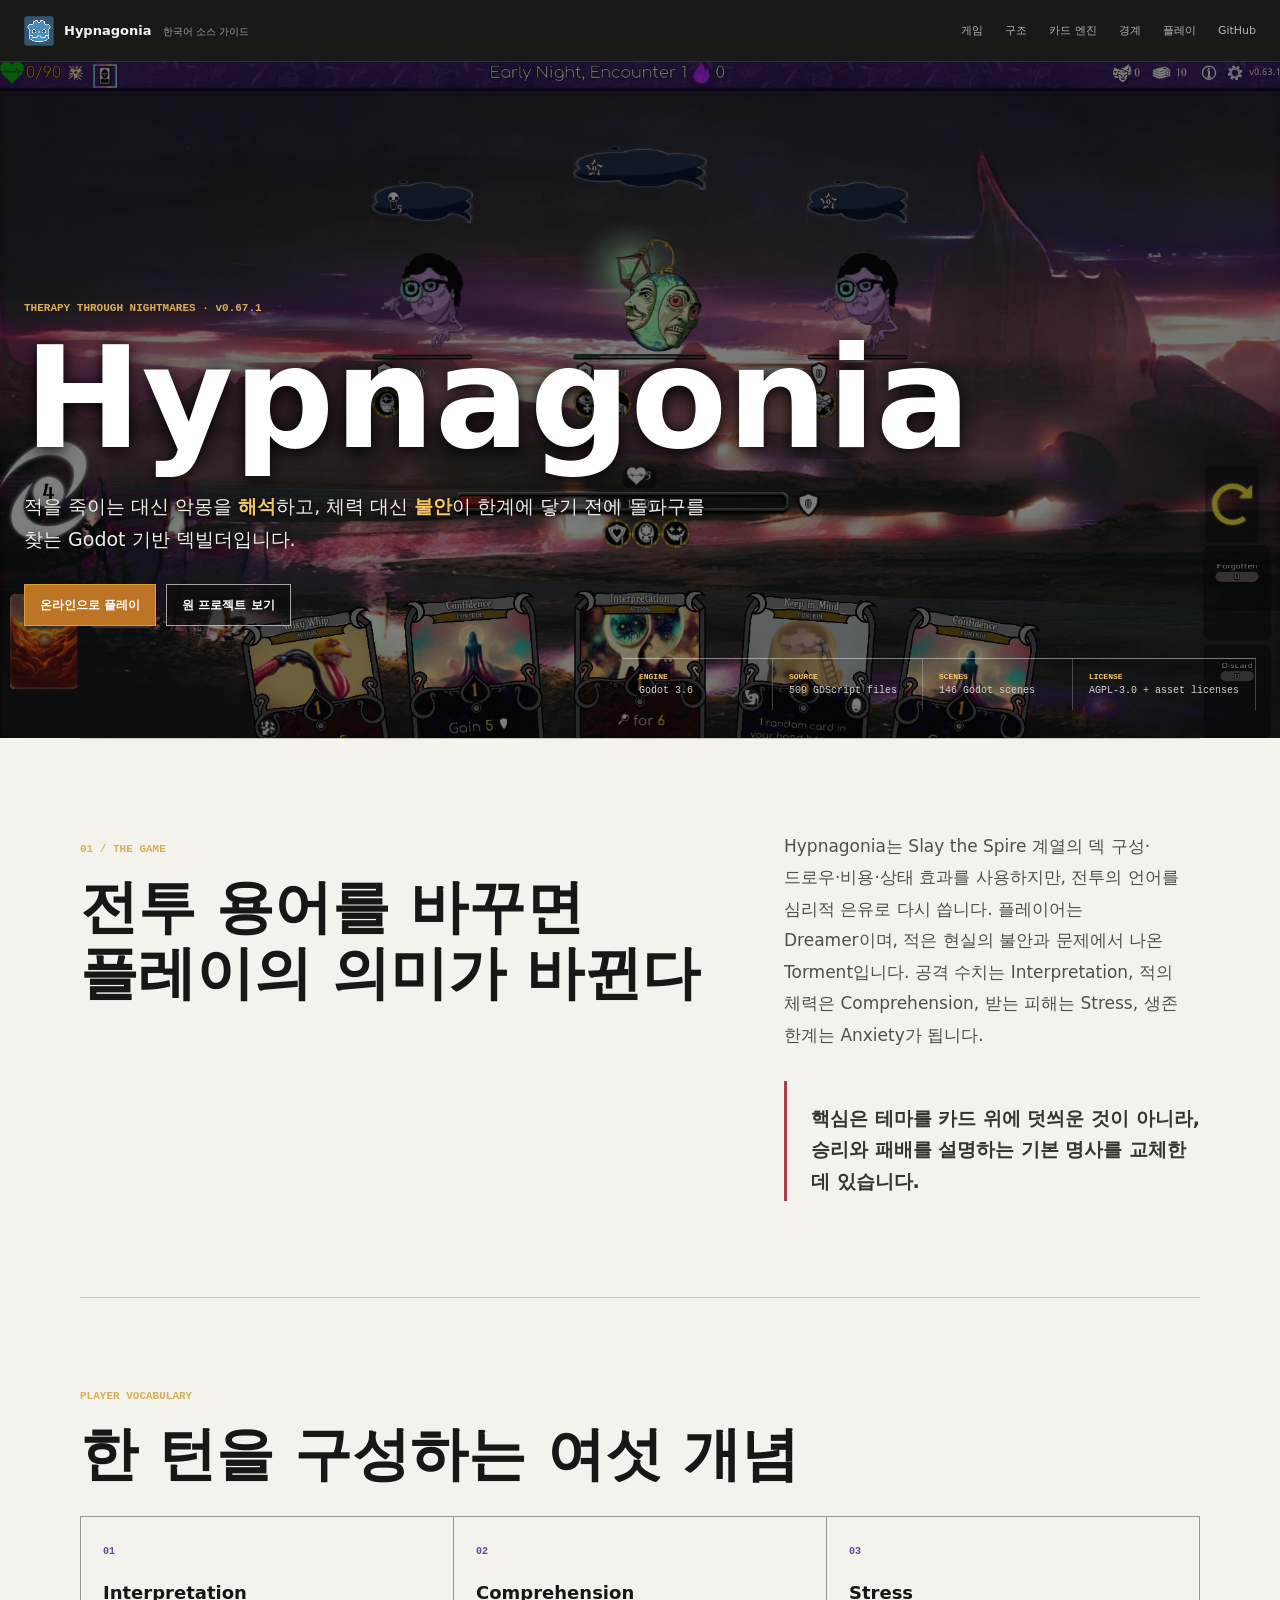
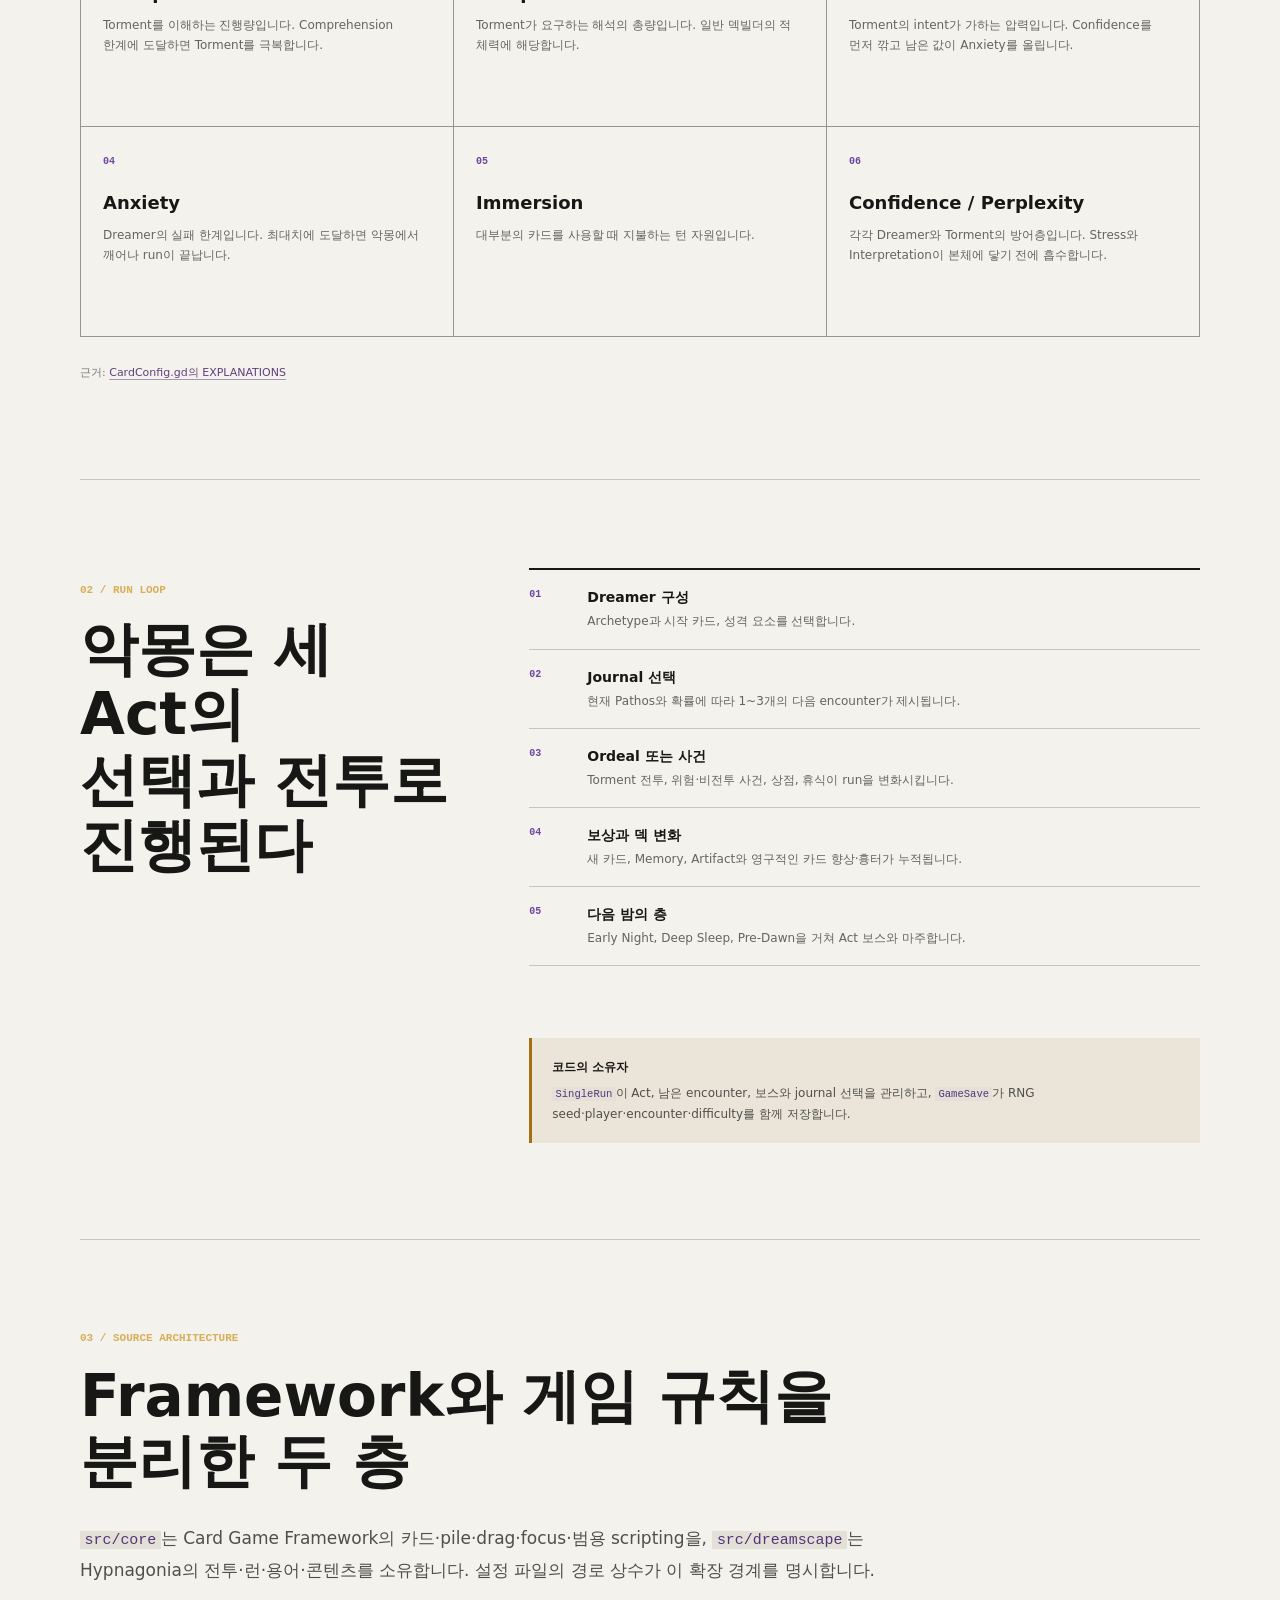
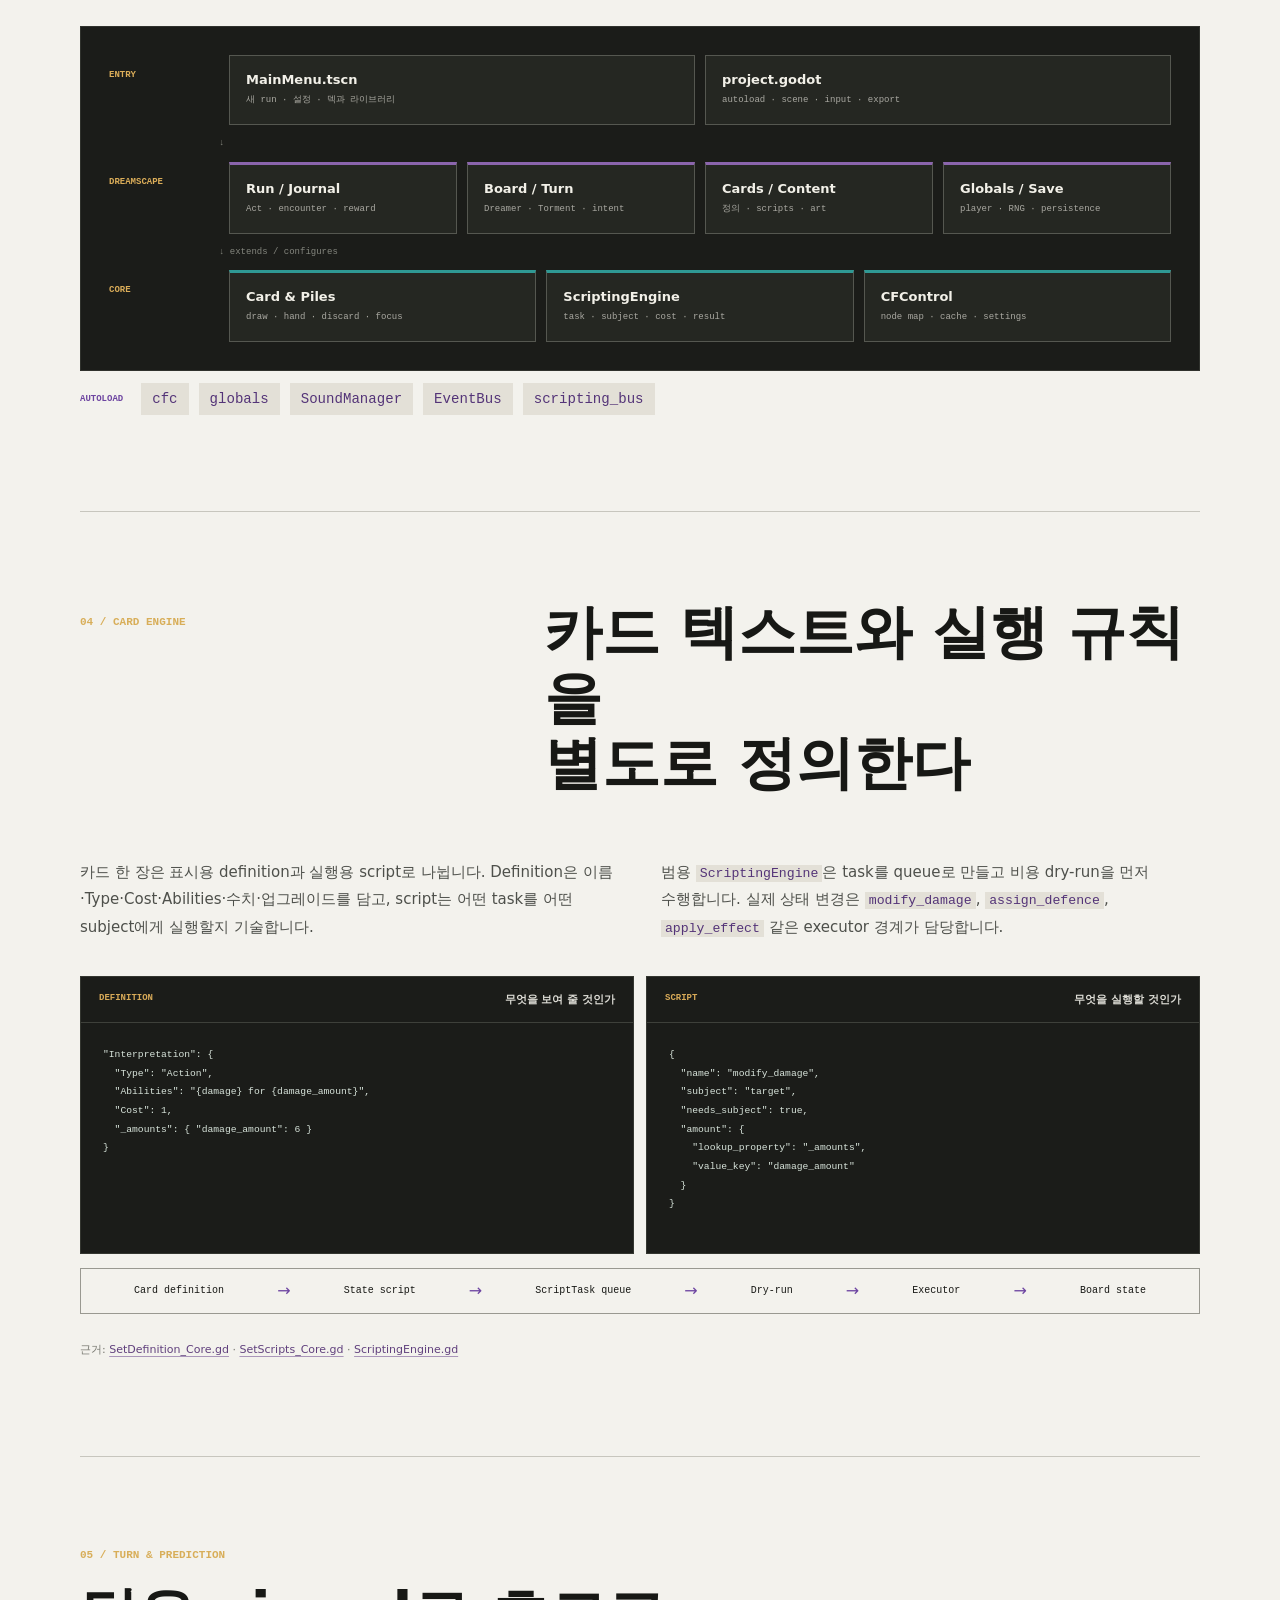
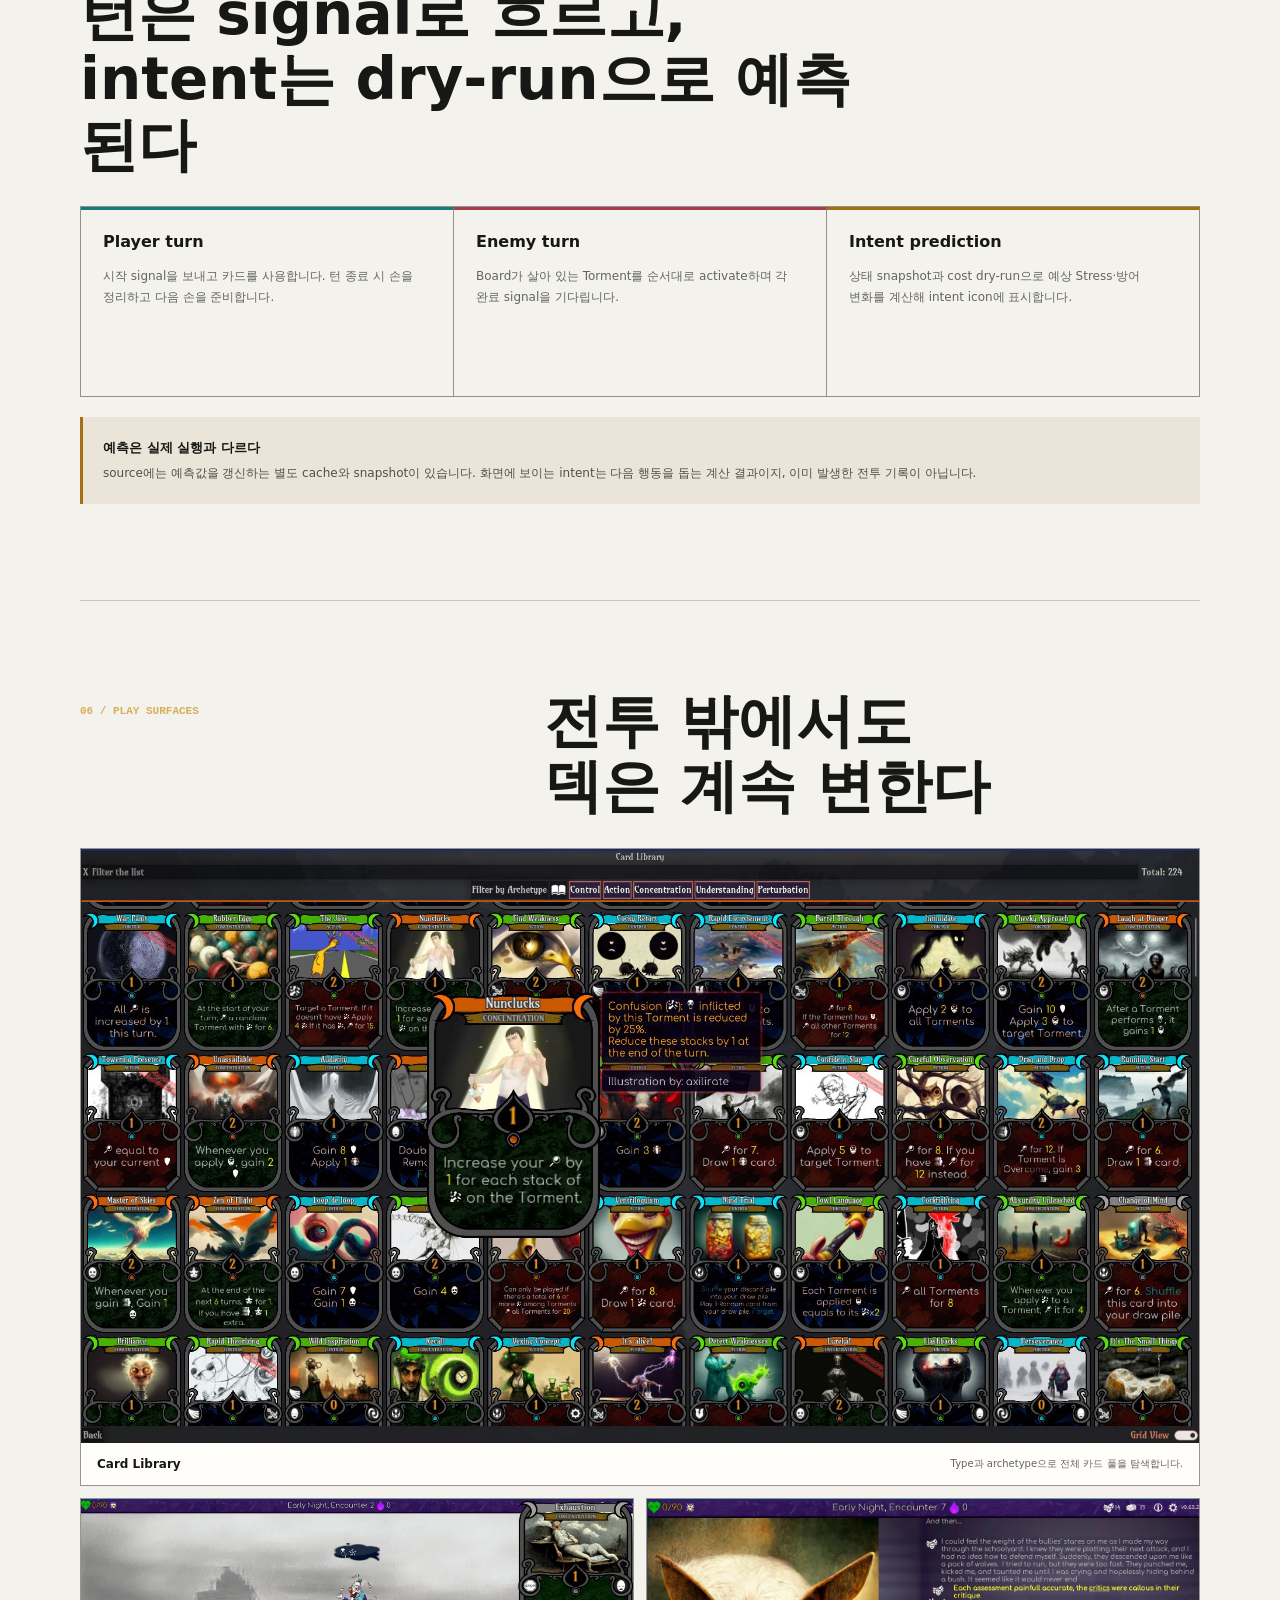
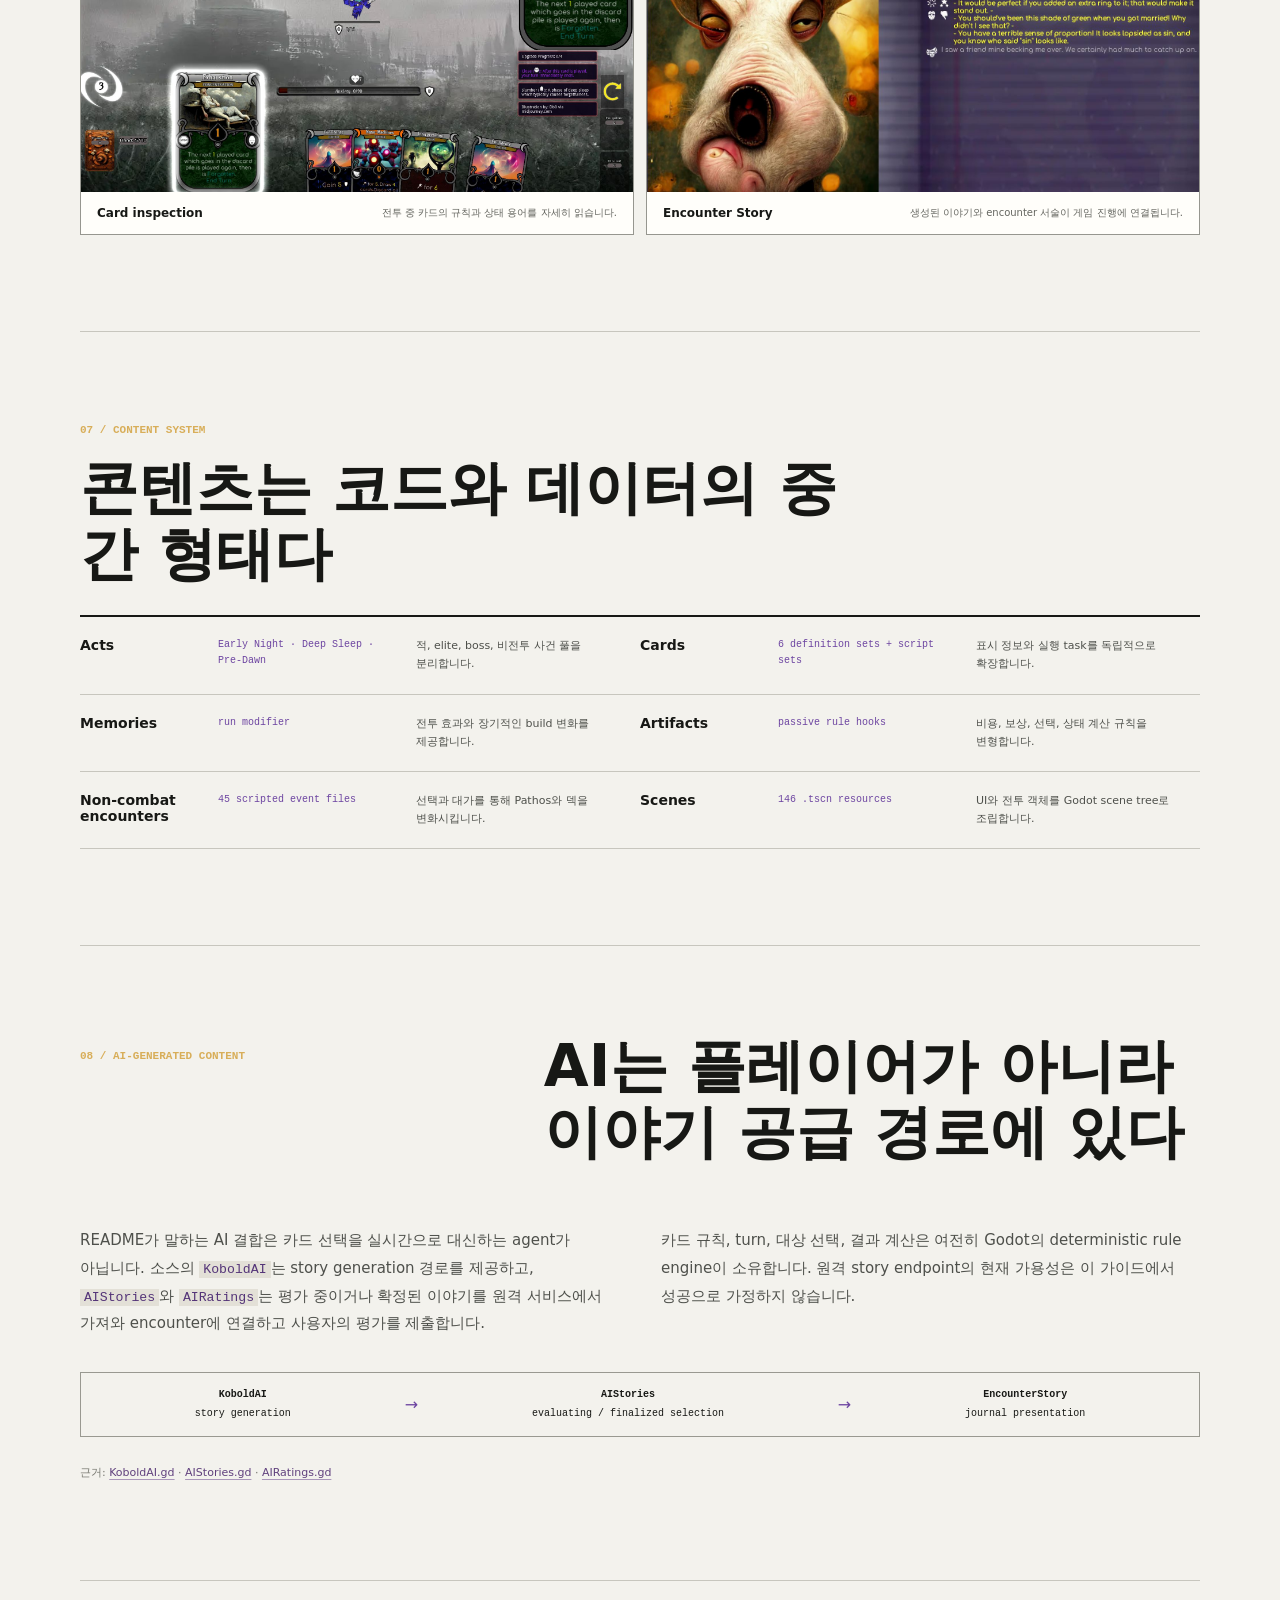
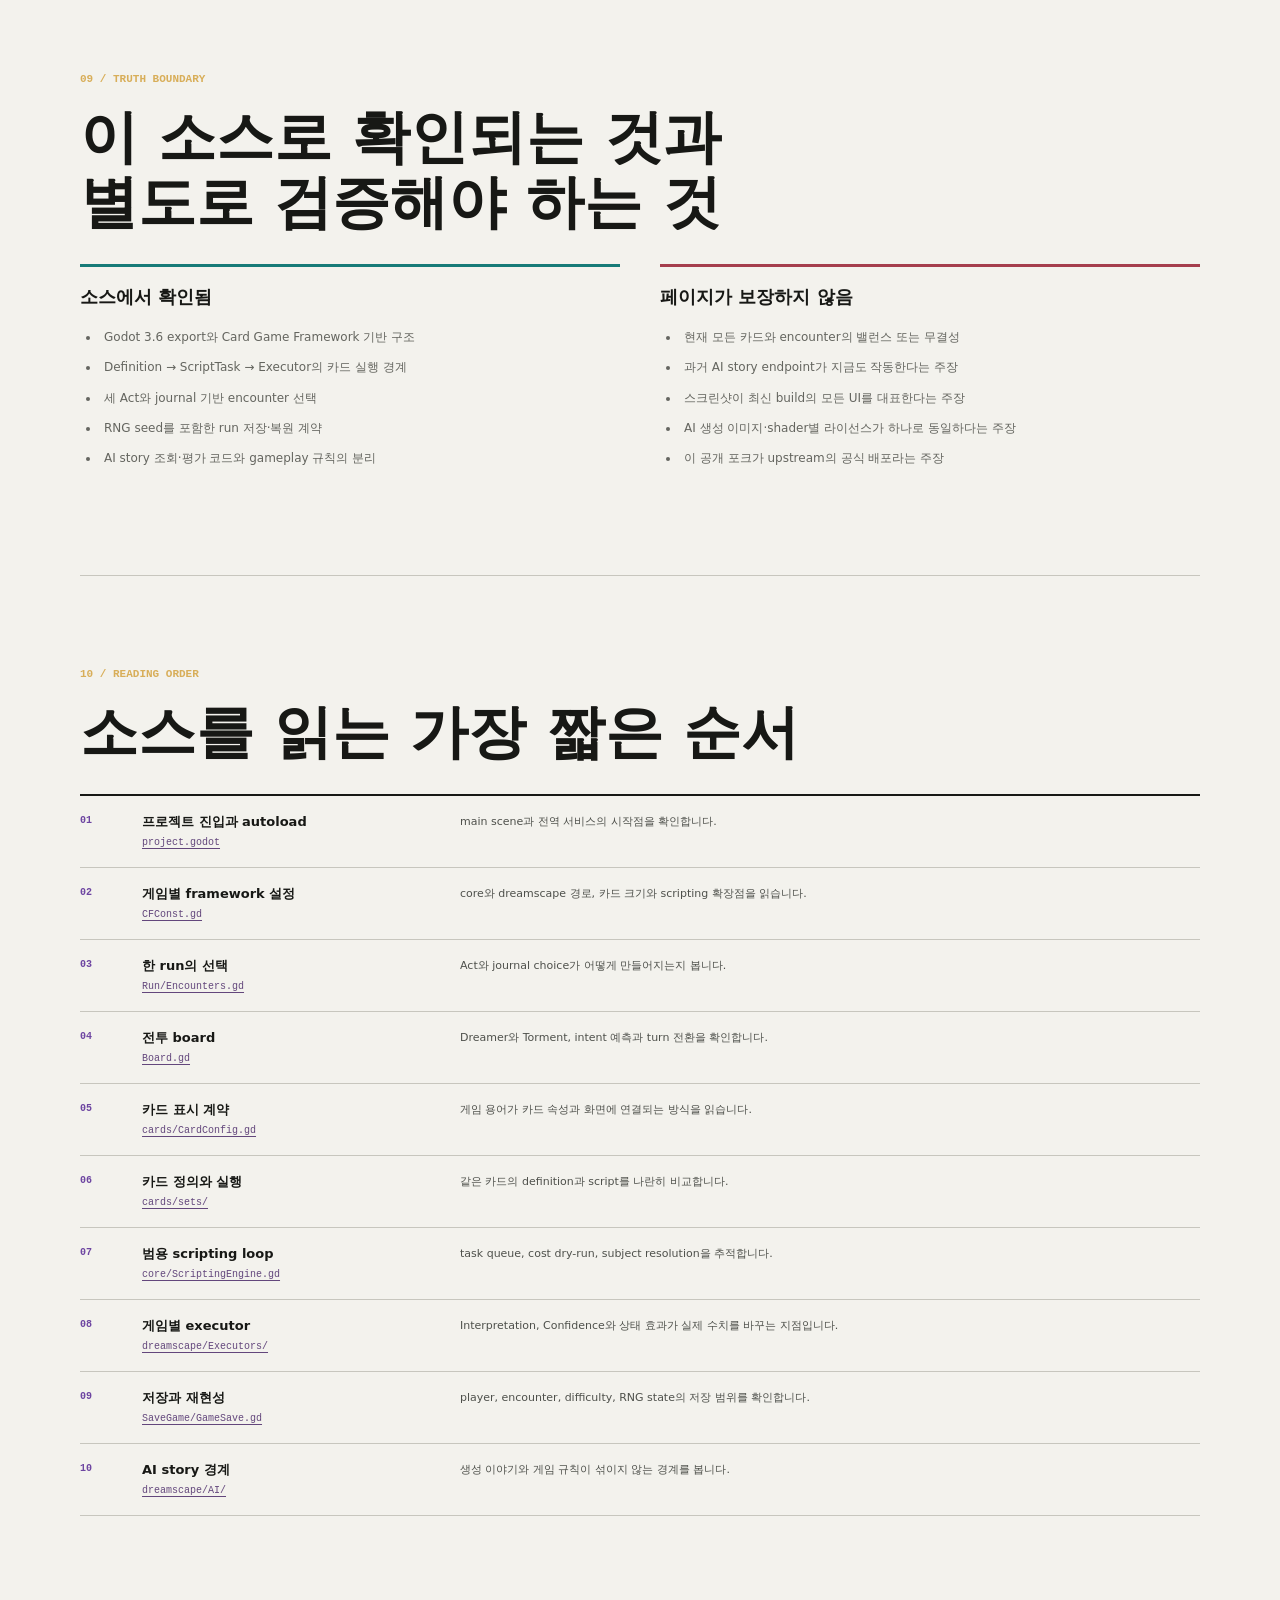
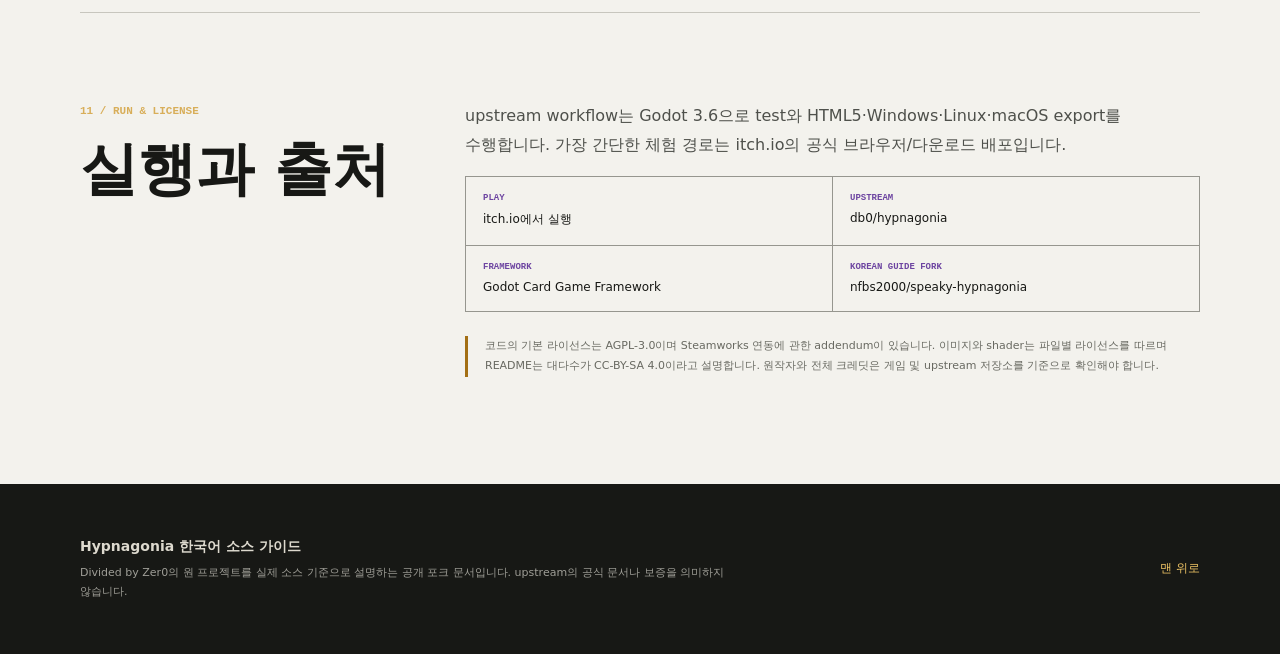
==== docs/index.html @ 1ba22f5e "docs(pages): publish from default branch" ====
<!doctype html>
<html lang="ko">
<head>
  <meta charset="utf-8">
  <meta name="viewport" content="width=device-width, initial-scale=1">
  <meta name="description" content="Hypnagonia의 게임 규칙, Godot 구조, 카드 스크립팅 엔진을 실제 소스 기준으로 설명하는 한국어 가이드">
  <meta property="og:title" content="Hypnagonia 한국어 소스 가이드">
  <meta property="og:description" content="악몽을 해석하는 덱빌더가 어떻게 규칙과 코드로 구성되는지 읽습니다.">
  <meta property="og:image" content="assets/preview.jpg">
  <title>Hypnagonia 한국어 소스 가이드</title>
  <link rel="icon" href="assets/icon.png">
  <link rel="stylesheet" href="styles/foundation.css">
  <link rel="stylesheet" href="styles/sections.css">
  <link rel="stylesheet" href="styles/catalog.css">
  <link rel="stylesheet" href="styles/responsive.css">
</head>
<body>
  <header class="topbar">
    <a class="brand" href="#top" aria-label="Hypnagonia 가이드 맨 위로">
      <img src="assets/icon.png" alt="">
      <span>Hypnagonia <small>한국어 소스 가이드</small></span>
    </a>
    <nav aria-label="주요 링크">
      <a href="#game">게임</a>
      <a href="#architecture">구조</a>
      <a href="#cards">카드 엔진</a>
      <a href="#truth">경계</a>
      <a href="https://dbzer0.itch.io/hypnagonia">플레이</a>
      <a href="https://github.com/nfbs2000/speaky-hypnagonia">GitHub</a>
    </nav>
  </header>

  <main id="top">
    <section class="hero" aria-labelledby="hero-title">
      <img class="hero__media" src="assets/preview.jpg" alt="Hypnagonia 전투 화면. 세 Torment와 다섯 장의 카드가 보인다.">
      <div class="hero__shade"></div>
      <div class="hero__content">
        <p class="eyebrow">THERAPY THROUGH NIGHTMARES · v0.67.1</p>
        <h1 id="hero-title">Hypnagonia</h1>
        <p class="hero__lead">
          적을 죽이는 대신 악몽을 <strong>해석</strong>하고,
          체력 대신 <strong>불안</strong>이 한계에 닿기 전에 돌파구를 찾는
          Godot 기반 덱빌더입니다.
        </p>
        <div class="hero__actions">
          <a class="button button--primary" href="https://dbzer0.itch.io/hypnagonia">온라인으로 플레이</a>
          <a class="button" href="https://github.com/db0/hypnagonia">원 프로젝트 보기</a>
        </div>
      </div>
      <div class="hero__facts" aria-label="프로젝트 요약">
        <span><b>ENGINE</b>Godot 3.6</span>
        <span><b>SOURCE</b>509 GDScript files</span>
        <span><b>SCENES</b>146 Godot scenes</span>
        <span><b>LICENSE</b>AGPL-3.0 + asset licenses</span>
      </div>
    </section>

    <section class="thesis" id="game">
      <div class="section-heading">
        <p class="section-index">01 / THE GAME</p>
        <h2>전투 용어를 바꾸면<br>플레이의 의미가 바뀐다</h2>
      </div>
      <div class="thesis__body">
        <p>
          Hypnagonia는 Slay the Spire 계열의 덱 구성·드로우·비용·상태 효과를 사용하지만,
          전투의 언어를 심리적 은유로 다시 씁니다. 플레이어는 Dreamer이며,
          적은 현실의 불안과 문제에서 나온 Torment입니다. 공격 수치는 Interpretation,
          적의 체력은 Comprehension, 받는 피해는 Stress, 생존 한계는 Anxiety가 됩니다.
        </p>
        <blockquote>
          핵심은 테마를 카드 위에 덧씌운 것이 아니라,
          승리와 패배를 설명하는 기본 명사를 교체한 데 있습니다.
        </blockquote>
      </div>
    </section>

    <section class="vocabulary" aria-labelledby="vocabulary-title">
      <p class="section-index">PLAYER VOCABULARY</p>
      <h2 id="vocabulary-title">한 턴을 구성하는 여섯 개념</h2>
      <div class="term-grid">
        <article>
          <span class="term-no">01</span>
          <h3>Interpretation</h3>
          <p>Torment를 이해하는 진행량입니다. Comprehension 한계에 도달하면 Torment를 극복합니다.</p>
        </article>
        <article>
          <span class="term-no">02</span>
          <h3>Comprehension</h3>
          <p>Torment가 요구하는 해석의 총량입니다. 일반 덱빌더의 적 체력에 해당합니다.</p>
        </article>
        <article>
          <span class="term-no">03</span>
          <h3>Stress</h3>
          <p>Torment의 intent가 가하는 압력입니다. Confidence를 먼저 깎고 남은 값이 Anxiety를 올립니다.</p>
        </article>
        <article>
          <span class="term-no">04</span>
          <h3>Anxiety</h3>
          <p>Dreamer의 실패 한계입니다. 최대치에 도달하면 악몽에서 깨어나 run이 끝납니다.</p>
        </article>
        <article>
          <span class="term-no">05</span>
          <h3>Immersion</h3>
          <p>대부분의 카드를 사용할 때 지불하는 턴 자원입니다.</p>
        </article>
        <article>
          <span class="term-no">06</span>
          <h3>Confidence / Perplexity</h3>
          <p>각각 Dreamer와 Torment의 방어층입니다. Stress와 Interpretation이 본체에 닿기 전에 흡수합니다.</p>
        </article>
      </div>
      <p class="source-line">
        근거:
        <a href="https://github.com/nfbs2000/speaky-hypnagonia/blob/main/src/dreamscape/cards/CardConfig.gd">CardConfig.gd의 EXPLANATIONS</a>
      </p>
    </section>

    <section class="run-loop" id="run-loop">
      <div class="section-heading">
        <p class="section-index">02 / RUN LOOP</p>
        <h2>악몽은 세 Act의<br>선택과 전투로 진행된다</h2>
      </div>
      <ol class="loop">
        <li><span>01</span><div><b>Dreamer 구성</b><p>Archetype과 시작 카드, 성격 요소를 선택합니다.</p></div></li>
        <li><span>02</span><div><b>Journal 선택</b><p>현재 Pathos와 확률에 따라 1~3개의 다음 encounter가 제시됩니다.</p></div></li>
        <li><span>03</span><div><b>Ordeal 또는 사건</b><p>Torment 전투, 위험·비전투 사건, 상점, 휴식이 run을 변화시킵니다.</p></div></li>
        <li><span>04</span><div><b>보상과 덱 변화</b><p>새 카드, Memory, Artifact와 영구적인 카드 향상·흉터가 누적됩니다.</p></div></li>
        <li><span>05</span><div><b>다음 밤의 층</b><p>Early Night, Deep Sleep, Pre-Dawn을 거쳐 Act 보스와 마주합니다.</p></div></li>
      </ol>
      <div class="run-note">
        <b>코드의 소유자</b>
        <p>
          <code>SingleRun</code>이 Act, 남은 encounter, 보스와 journal 선택을 관리하고,
          <code>GameSave</code>가 RNG seed·player·encounter·difficulty를 함께 저장합니다.
        </p>
      </div>
    </section>

    <section class="architecture" id="architecture">
      <p class="section-index">03 / SOURCE ARCHITECTURE</p>
      <h2>Framework와 게임 규칙을 분리한 두 층</h2>
      <p class="section-lead">
        <code>src/core</code>는 Card Game Framework의 카드·pile·drag·focus·범용 scripting을,
        <code>src/dreamscape</code>는 Hypnagonia의 전투·런·용어·콘텐츠를 소유합니다.
        설정 파일의 경로 상수가 이 확장 경계를 명시합니다.
      </p>
      <div class="architecture-map" role="img" aria-label="Godot 실행 표면, Hypnagonia dreamscape 계층, Card Game Framework core 계층의 구조">
        <div class="arch-row arch-row--entry">
          <span>ENTRY</span>
          <div><b>MainMenu.tscn</b><small>새 run · 설정 · 덱과 라이브러리</small></div>
          <div><b>project.godot</b><small>autoload · scene · input · export</small></div>
        </div>
        <div class="arch-arrow" aria-hidden="true">↓</div>
        <div class="arch-row arch-row--domain">
          <span>DREAMSCAPE</span>
          <div><b>Run / Journal</b><small>Act · encounter · reward</small></div>
          <div><b>Board / Turn</b><small>Dreamer · Torment · intent</small></div>
          <div><b>Cards / Content</b><small>정의 · scripts · art</small></div>
          <div><b>Globals / Save</b><small>player · RNG · persistence</small></div>
        </div>
        <div class="arch-arrow" aria-hidden="true">↓ extends / configures</div>
        <div class="arch-row arch-row--core">
          <span>CORE</span>
          <div><b>Card & Piles</b><small>draw · hand · discard · focus</small></div>
          <div><b>ScriptingEngine</b><small>task · subject · cost · result</small></div>
          <div><b>CFControl</b><small>node map · cache · settings</small></div>
        </div>
      </div>
      <div class="autoload-strip">
        <span>AUTOLOAD</span>
        <code>cfc</code><code>globals</code><code>SoundManager</code><code>EventBus</code><code>scripting_bus</code>
      </div>
    </section>

    <section class="card-engine" id="cards">
      <div class="section-heading">
        <p class="section-index">04 / CARD ENGINE</p>
        <h2>카드 텍스트와 실행 규칙을<br>별도로 정의한다</h2>
      </div>
      <div class="card-engine__intro">
        <p>
          카드 한 장은 표시용 definition과 실행용 script로 나뉩니다.
          Definition은 이름·Type·Cost·Abilities·수치·업그레이드를 담고,
          script는 어떤 task를 어떤 subject에게 실행할지 기술합니다.
        </p>
        <p>
          범용 <code>ScriptingEngine</code>은 task를 queue로 만들고 비용 dry-run을 먼저 수행합니다.
          실제 상태 변경은 <code>modify_damage</code>, <code>assign_defence</code>,
          <code>apply_effect</code> 같은 executor 경계가 담당합니다.
        </p>
      </div>
      <div class="code-compare">
        <article>
          <header><span>DEFINITION</span><b>무엇을 보여 줄 것인가</b></header>
          <pre><code>"Interpretation": {
  "Type": "Action",
  "Abilities": "{damage} for {damage_amount}",
  "Cost": 1,
  "_amounts": { "damage_amount": 6 }
}</code></pre>
        </article>
        <article>
          <header><span>SCRIPT</span><b>무엇을 실행할 것인가</b></header>
          <pre><code>{
  "name": "modify_damage",
  "subject": "target",
  "needs_subject": true,
  "amount": {
    "lookup_property": "_amounts",
    "value_key": "damage_amount"
  }
}</code></pre>
        </article>
      </div>
      <div class="execution-pipeline" aria-label="카드 실행 단계">
        <span>Card definition</span><i>→</i>
        <span>State script</span><i>→</i>
        <span>ScriptTask queue</span><i>→</i>
        <span>Dry-run</span><i>→</i>
        <span>Executor</span><i>→</i>
        <span>Board state</span>
      </div>
      <p class="source-line">
        근거:
        <a href="https://github.com/nfbs2000/speaky-hypnagonia/blob/main/src/dreamscape/cards/sets/SetDefinition_Core.gd">SetDefinition_Core.gd</a>
        ·
        <a href="https://github.com/nfbs2000/speaky-hypnagonia/blob/main/src/dreamscape/cards/sets/SetScripts_Core.gd">SetScripts_Core.gd</a>
        ·
        <a href="https://github.com/nfbs2000/speaky-hypnagonia/blob/main/src/core/ScriptingEngine/ScriptingEngine.gd">ScriptingEngine.gd</a>
      </p>
    </section>

    <section class="turn-system">
      <p class="section-index">05 / TURN & PREDICTION</p>
      <h2>턴은 signal로 흐르고, intent는 dry-run으로 예측된다</h2>
      <div class="turn-columns">
        <div>
          <h3>Player turn</h3>
          <p>시작 signal을 보내고 카드를 사용합니다. 턴 종료 시 손을 정리하고 다음 손을 준비합니다.</p>
        </div>
        <div>
          <h3>Enemy turn</h3>
          <p>Board가 살아 있는 Torment를 순서대로 activate하며 각 완료 signal을 기다립니다.</p>
        </div>
        <div>
          <h3>Intent prediction</h3>
          <p>상태 snapshot과 cost dry-run으로 예상 Stress·방어 변화를 계산해 intent icon에 표시합니다.</p>
        </div>
      </div>
      <aside class="truth-callout">
        <b>예측은 실제 실행과 다르다</b>
        <p>
          source에는 예측값을 갱신하는 별도 cache와 snapshot이 있습니다.
          화면에 보이는 intent는 다음 행동을 돕는 계산 결과이지, 이미 발생한 전투 기록이 아닙니다.
        </p>
      </aside>
    </section>

    <section class="gallery" aria-labelledby="gallery-title">
      <div class="section-heading">
        <p class="section-index">06 / PLAY SURFACES</p>
        <h2 id="gallery-title">전투 밖에서도<br>덱은 계속 변한다</h2>
      </div>
      <div class="gallery__grid">
        <figure class="gallery__wide">
          <img src="assets/preview_cards.jpg" alt="224장의 카드를 격자로 보여 주는 Card Library 화면" loading="lazy">
          <figcaption><b>Card Library</b><span>Type과 archetype으로 전체 카드 풀을 탐색합니다.</span></figcaption>
        </figure>
        <figure>
          <img src="assets/preview2.jpg" alt="전투 중 Exhaustion 카드를 확대한 Hypnagonia 카드 상세 화면" loading="lazy">
          <figcaption><b>Card inspection</b><span>전투 중 카드의 규칙과 상태 용어를 자세히 읽습니다.</span></figcaption>
        </figure>
        <figure>
          <img src="assets/preview3.jpg" alt="그림과 이야기 문단을 함께 보여 주는 Hypnagonia encounter story 화면" loading="lazy">
          <figcaption><b>Encounter Story</b><span>생성된 이야기와 encounter 서술이 게임 진행에 연결됩니다.</span></figcaption>
        </figure>
      </div>
    </section>

    <section class="content-system">
      <p class="section-index">07 / CONTENT SYSTEM</p>
      <h2>콘텐츠는 코드와 데이터의 중간 형태다</h2>
      <div class="content-index">
        <article><b>Acts</b><span>Early Night · Deep Sleep · Pre-Dawn</span><p>적, elite, boss, 비전투 사건 풀을 분리합니다.</p></article>
        <article><b>Cards</b><span>6 definition sets + script sets</span><p>표시 정보와 실행 task를 독립적으로 확장합니다.</p></article>
        <article><b>Memories</b><span>run modifier</span><p>전투 효과와 장기적인 build 변화를 제공합니다.</p></article>
        <article><b>Artifacts</b><span>passive rule hooks</span><p>비용, 보상, 선택, 상태 계산 규칙을 변형합니다.</p></article>
        <article><b>Non-combat encounters</b><span>45 scripted event files</span><p>선택과 대가를 통해 Pathos와 덱을 변화시킵니다.</p></article>
        <article><b>Scenes</b><span>146 .tscn resources</span><p>UI와 전투 객체를 Godot scene tree로 조립합니다.</p></article>
      </div>
    </section>

    <section class="ai-stories">
      <div class="section-heading">
        <p class="section-index">08 / AI-GENERATED CONTENT</p>
        <h2>AI는 플레이어가 아니라<br>이야기 공급 경로에 있다</h2>
      </div>
      <div class="ai-stories__body">
        <p>
          README가 말하는 AI 결합은 카드 선택을 실시간으로 대신하는 agent가 아닙니다.
          소스의 <code>KoboldAI</code>는 story generation 경로를 제공하고,
          <code>AIStories</code>와 <code>AIRatings</code>는 평가 중이거나 확정된 이야기를
          원격 서비스에서 가져와 encounter에 연결하고 사용자의 평가를 제출합니다.
        </p>
        <p>
          카드 규칙, turn, 대상 선택, 결과 계산은 여전히 Godot의 deterministic rule engine이 소유합니다.
          원격 story endpoint의 현재 가용성은 이 가이드에서 성공으로 가정하지 않습니다.
        </p>
      </div>
      <div class="ai-boundary">
        <span><b>KoboldAI</b>story generation</span>
        <i>→</i>
        <span><b>AIStories</b>evaluating / finalized selection</span>
        <i>→</i>
        <span><b>EncounterStory</b>journal presentation</span>
      </div>
      <p class="source-line">
        근거:
        <a href="https://github.com/nfbs2000/speaky-hypnagonia/blob/main/src/dreamscape/AI/KoboldAI.gd">KoboldAI.gd</a>
        ·
        <a href="https://github.com/nfbs2000/speaky-hypnagonia/blob/main/src/dreamscape/AI/AIStories.gd">AIStories.gd</a>
        ·
        <a href="https://github.com/nfbs2000/speaky-hypnagonia/blob/main/src/dreamscape/AI/AIRatings.gd">AIRatings.gd</a>
      </p>
    </section>

    <section class="truth-boundary" id="truth">
      <p class="section-index">09 / TRUTH BOUNDARY</p>
      <h2>이 소스로 확인되는 것과<br>별도로 검증해야 하는 것</h2>
      <div class="truth-grid">
        <article>
          <h3>소스에서 확인됨</h3>
          <ul>
            <li>Godot 3.6 export와 Card Game Framework 기반 구조</li>
            <li>Definition → ScriptTask → Executor의 카드 실행 경계</li>
            <li>세 Act와 journal 기반 encounter 선택</li>
            <li>RNG seed를 포함한 run 저장·복원 계약</li>
            <li>AI story 조회·평가 코드와 gameplay 규칙의 분리</li>
          </ul>
        </article>
        <article>
          <h3>페이지가 보장하지 않음</h3>
          <ul>
            <li>현재 모든 카드와 encounter의 밸런스 또는 무결성</li>
            <li>과거 AI story endpoint가 지금도 작동한다는 주장</li>
            <li>스크린샷이 최신 build의 모든 UI를 대표한다는 주장</li>
            <li>AI 생성 이미지·shader별 라이선스가 하나로 동일하다는 주장</li>
            <li>이 공개 포크가 upstream의 공식 배포라는 주장</li>
          </ul>
        </article>
      </div>
    </section>

    <section class="source-map">
      <p class="section-index">10 / READING ORDER</p>
      <h2>소스를 읽는 가장 짧은 순서</h2>
      <ol>
        <li><span>01</span><div><b>프로젝트 진입과 autoload</b><a href="https://github.com/nfbs2000/speaky-hypnagonia/blob/main/project.godot">project.godot</a></div><p>main scene과 전역 서비스의 시작점을 확인합니다.</p></li>
        <li><span>02</span><div><b>게임별 framework 설정</b><a href="https://github.com/nfbs2000/speaky-hypnagonia/blob/main/src/dreamscape/CFConst.gd">CFConst.gd</a></div><p>core와 dreamscape 경로, 카드 크기와 scripting 확장점을 읽습니다.</p></li>
        <li><span>03</span><div><b>한 run의 선택</b><a href="https://github.com/nfbs2000/speaky-hypnagonia/blob/main/src/dreamscape/Run/Encounters.gd">Run/Encounters.gd</a></div><p>Act와 journal choice가 어떻게 만들어지는지 봅니다.</p></li>
        <li><span>04</span><div><b>전투 board</b><a href="https://github.com/nfbs2000/speaky-hypnagonia/blob/main/src/dreamscape/Board.gd">Board.gd</a></div><p>Dreamer와 Torment, intent 예측과 turn 전환을 확인합니다.</p></li>
        <li><span>05</span><div><b>카드 표시 계약</b><a href="https://github.com/nfbs2000/speaky-hypnagonia/blob/main/src/dreamscape/cards/CardConfig.gd">cards/CardConfig.gd</a></div><p>게임 용어가 카드 속성과 화면에 연결되는 방식을 읽습니다.</p></li>
        <li><span>06</span><div><b>카드 정의와 실행</b><a href="https://github.com/nfbs2000/speaky-hypnagonia/tree/main/src/dreamscape/cards/sets">cards/sets/</a></div><p>같은 카드의 definition과 script를 나란히 비교합니다.</p></li>
        <li><span>07</span><div><b>범용 scripting loop</b><a href="https://github.com/nfbs2000/speaky-hypnagonia/blob/main/src/core/ScriptingEngine/ScriptingEngine.gd">core/ScriptingEngine.gd</a></div><p>task queue, cost dry-run, subject resolution을 추적합니다.</p></li>
        <li><span>08</span><div><b>게임별 executor</b><a href="https://github.com/nfbs2000/speaky-hypnagonia/tree/main/src/dreamscape/ScriptingEngine/Executors">dreamscape/Executors/</a></div><p>Interpretation, Confidence와 상태 효과가 실제 수치를 바꾸는 지점입니다.</p></li>
        <li><span>09</span><div><b>저장과 재현성</b><a href="https://github.com/nfbs2000/speaky-hypnagonia/blob/main/src/dreamscape/SaveGame/GameSave.gd">SaveGame/GameSave.gd</a></div><p>player, encounter, difficulty, RNG state의 저장 범위를 확인합니다.</p></li>
        <li><span>10</span><div><b>AI story 경계</b><a href="https://github.com/nfbs2000/speaky-hypnagonia/tree/main/src/dreamscape/AI">dreamscape/AI/</a></div><p>생성 이야기와 게임 규칙이 섞이지 않는 경계를 봅니다.</p></li>
      </ol>
    </section>

    <section class="run-source">
      <div>
        <p class="section-index">11 / RUN & LICENSE</p>
        <h2>실행과 출처</h2>
      </div>
      <div class="run-source__body">
        <p>
          upstream workflow는 Godot 3.6으로 test와 HTML5·Windows·Linux·macOS export를 수행합니다.
          가장 간단한 체험 경로는 itch.io의 공식 브라우저/다운로드 배포입니다.
        </p>
        <div class="run-links">
          <a href="https://dbzer0.itch.io/hypnagonia"><b>PLAY</b><span>itch.io에서 실행</span></a>
          <a href="https://github.com/db0/hypnagonia"><b>UPSTREAM</b><span>db0/hypnagonia</span></a>
          <a href="https://github.com/db0/godot-card-game-framework"><b>FRAMEWORK</b><span>Godot Card Game Framework</span></a>
          <a href="https://github.com/nfbs2000/speaky-hypnagonia"><b>KOREAN GUIDE FORK</b><span>nfbs2000/speaky-hypnagonia</span></a>
        </div>
        <p class="license-note">
          코드의 기본 라이선스는 AGPL-3.0이며 Steamworks 연동에 관한 addendum이 있습니다.
          이미지와 shader는 파일별 라이선스를 따르며 README는 대다수가 CC-BY-SA 4.0이라고 설명합니다.
          원작자와 전체 크레딧은 게임 및 upstream 저장소를 기준으로 확인해야 합니다.
        </p>
      </div>
    </section>
  </main>

  <footer>
    <div>
      <b>Hypnagonia 한국어 소스 가이드</b>
      <p>
        Divided by Zer0의 원 프로젝트를 실제 소스 기준으로 설명하는 공개 포크 문서입니다.
        upstream의 공식 문서나 보증을 의미하지 않습니다.
      </p>
    </div>
    <a href="#top">맨 위로</a>
  </footer>
</body>
</html>
---- docs/styles/sections.css ----
.thesis {
  display: grid;
  grid-template-columns: minmax(0, 1.2fr) minmax(320px, 0.8fr);
  gap: 80px;
}

.thesis .section-heading {
  display: block;
}

.thesis__body > p {
  margin: 4px 0 30px;
  font-size: 17px;
}

blockquote {
  margin: 0;
  padding: 22px 0 4px 24px;
  border-left: 3px solid var(--crimson);
  color: #343631;
  font-size: 19px;
  font-weight: 700;
  line-height: 1.65;
}

.vocabulary > h2,
.architecture > h2,
.turn-system > h2,
.content-system > h2,
.truth-boundary > h2,
.source-map > h2 {
  max-width: 780px;
}

.term-grid {
  display: grid;
  grid-template-columns: repeat(3, minmax(0, 1fr));
  border-top: 1px solid #96968f;
  border-left: 1px solid #96968f;
}

.term-grid article {
  min-height: 210px;
  padding: 22px;
  border-right: 1px solid #96968f;
  border-bottom: 1px solid #96968f;
}

.term-no {
  color: var(--violet);
  font-size: 10px;
  font-weight: 800;
}

.term-grid h3 {
  margin-top: 24px;
  font-size: 18px;
}

.term-grid p {
  margin: 12px 0 0;
  color: var(--muted);
  font-size: 12px;
  line-height: 1.7;
}

.run-loop {
  display: grid;
  grid-template-columns: minmax(260px, 0.72fr) minmax(0, 1.28fr);
  gap: 72px;
}

.run-loop .section-heading {
  display: block;
}

.loop {
  margin: 0;
  padding: 0;
  list-style: none;
  border-top: 2px solid var(--ink);
}

.loop li {
  display: grid;
  grid-template-columns: 42px minmax(0, 1fr);
  gap: 16px;
  padding: 17px 0;
  border-bottom: 1px solid var(--line);
}

.loop li > span {
  color: var(--violet);
  font: 800 10px/1.6 "SFMono-Regular", monospace;
}

.loop b {
  font-size: 14px;
}

.loop p {
  margin: 5px 0 0;
  color: var(--muted);
  font-size: 12px;
  line-height: 1.6;
}

.run-note {
  grid-column: 2;
  padding: 18px 20px;
  border-left: 3px solid var(--gold);
  background: #ebe5d9;
}

.run-note b {
  font-size: 12px;
}

.run-note p {
  margin: 7px 0 0;
  font-size: 12px;
  line-height: 1.7;
}

.architecture-map {
  margin-top: 40px;
  padding: 28px;
  border: 1px solid #30322d;
  background: #1b1c19;
  color: #f2f0e8;
}

.arch-row {
  display: grid;
  gap: 10px;
}

.arch-row--entry {
  grid-template-columns: 110px repeat(2, minmax(0, 1fr));
}

.arch-row--domain {
  grid-template-columns: 110px repeat(4, minmax(0, 1fr));
}

.arch-row--core {
  grid-template-columns: 110px repeat(3, minmax(0, 1fr));
}

.arch-row > span {
  padding-top: 16px;
  color: #dbad59;
  font: 800 9px/1 "SFMono-Regular", monospace;
}

.arch-row > div {
  min-width: 0;
  padding: 16px;
  border: 1px solid #555750;
  background: #252722;
}

.arch-row--domain > div {
  border-top: 3px solid #8b65ad;
}

.arch-row--core > div {
  border-top: 3px solid #2f9994;
}

.arch-row b,
.arch-row small {
  display: block;
}

.arch-row b {
  font-size: 13px;
}

.arch-row small {
  margin-top: 7px;
  color: #aaa9a2;
  font: 9px/1.55 "SFMono-Regular", monospace;
}

.arch-arrow {
  padding: 12px 0 12px 110px;
  color: #84867e;
  font: 9px/1.4 "SFMono-Regular", monospace;
}

.autoload-strip {
  margin-top: 12px;
  display: flex;
  align-items: center;
  gap: 10px;
  overflow-x: auto;
}

.autoload-strip > span {
  margin-right: 8px;
  color: var(--violet);
  font: 800 9px/1 "SFMono-Regular", monospace;
}

.autoload-strip code {
  padding: 8px 11px;
  white-space: nowrap;
}

.card-engine__intro,
.ai-stories__body {
  margin: 34px 0;
  display: grid;
  grid-template-columns: repeat(2, minmax(0, 1fr));
  gap: 42px;
}

.card-engine__intro p,
.ai-stories__body p {
  margin: 0;
  font-size: 15px;
}

.code-compare {
  display: grid;
  grid-template-columns: repeat(2, minmax(0, 1fr));
  gap: 12px;
}

.code-compare article {
  min-width: 0;
  border: 1px solid #343630;
  background: #1b1c19;
}

.code-compare header {
  padding: 15px 18px;
  display: flex;
  justify-content: space-between;
  gap: 20px;
  border-bottom: 1px solid #3e403a;
  color: #dddcd5;
}

.code-compare header span {
  color: #d8aa58;
  font: 800 9px/1.4 "SFMono-Regular", monospace;
}

.code-compare header b {
  font-size: 11px;
}

pre {
  max-width: 100%;
  min-height: 230px;
  margin: 0;
  overflow-x: auto;
  padding: 22px;
  color: #d8e4db;
  font-size: 11px;
  line-height: 1.7;
}

pre code {
  padding: 0;
  background: transparent;
  color: inherit;
}

.execution-pipeline,
.ai-boundary {
  margin-top: 14px;
  display: flex;
  align-items: center;
  overflow-x: auto;
  border: 1px solid #999991;
}

.execution-pipeline span,
.ai-boundary span {
  min-width: 148px;
  flex: 1 0 auto;
  padding: 15px 12px;
  text-align: center;
  font: 10px/1.4 "SFMono-Regular", monospace;
}

.execution-pipeline i,
.ai-boundary i {
  color: var(--violet);
  font-style: normal;
}

.turn-columns {
  display: grid;
  grid-template-columns: repeat(3, minmax(0, 1fr));
  border-top: 1px solid #92928b;
  border-left: 1px solid #92928b;
}

.turn-columns > div {
  min-height: 190px;
  padding: 22px;
  border-right: 1px solid #92928b;
  border-bottom: 1px solid #92928b;
}

.turn-columns > div:nth-child(1) {
  border-top: 3px solid var(--teal);
}

.turn-columns > div:nth-child(2) {
  border-top: 3px solid var(--crimson);
}

.turn-columns > div:nth-child(3) {
  border-top: 3px solid var(--gold);
}

.turn-columns h3 {
  font-size: 16px;
}

.turn-columns p {
  margin: 15px 0 0;
  color: var(--muted);
  font-size: 12px;
  line-height: 1.7;
}

.truth-callout {
  margin-top: 20px;
  padding: 20px;
  border-left: 3px solid var(--gold);
  background: #ebe5d9;
}

.truth-callout b {
  font-size: 13px;
}

.truth-callout p {
  margin: 6px 0 0;
  font-size: 12px;
  line-height: 1.7;
}
---- docs/styles/catalog.css ----
.gallery__grid {
  display: grid;
  grid-template-columns: repeat(2, minmax(0, 1fr));
  gap: 12px;
}

.gallery figure {
  margin: 0;
  min-width: 0;
  border: 1px solid #96968f;
  background: var(--paper-strong);
}

.gallery__wide {
  grid-column: 1 / -1;
}

.gallery img {
  width: 100%;
  aspect-ratio: 16 / 8.5;
  display: block;
  object-fit: cover;
  object-position: top center;
}

.gallery figcaption {
  padding: 14px 16px;
  display: flex;
  justify-content: space-between;
  gap: 18px;
}

.gallery figcaption b {
  font-size: 12px;
}

.gallery figcaption span {
  color: var(--muted);
  font-size: 10px;
  text-align: right;
}

.content-index {
  display: grid;
  grid-template-columns: repeat(2, minmax(0, 1fr));
  border-top: 2px solid var(--ink);
}

.content-index article {
  padding: 20px 0;
  display: grid;
  grid-template-columns: 120px 180px minmax(0, 1fr);
  gap: 18px;
  border-bottom: 1px solid var(--line);
}

.content-index b {
  font-size: 14px;
}

.content-index span {
  color: var(--violet);
  font: 10px/1.6 "SFMono-Regular", monospace;
}

.content-index p {
  margin: 0;
  font-size: 11px;
  line-height: 1.65;
}

.ai-boundary span {
  min-width: 230px;
}

.ai-boundary b {
  display: block;
  margin-bottom: 5px;
}

.truth-grid {
  display: grid;
  grid-template-columns: repeat(2, minmax(0, 1fr));
  gap: 40px;
}

.truth-grid article {
  padding-top: 18px;
  border-top: 3px solid var(--teal);
}

.truth-grid article:last-child {
  border-top-color: var(--crimson);
}

.truth-grid h3 {
  font-size: 18px;
}

.truth-grid ul {
  margin: 18px 0 0;
  padding-left: 20px;
  color: var(--muted);
}

.truth-grid li {
  margin: 10px 0;
  padding-left: 4px;
  font-size: 12px;
  line-height: 1.7;
}

.source-map ol {
  margin: 0;
  padding: 0;
  list-style: none;
  border-top: 2px solid var(--ink);
}

.source-map li {
  display: grid;
  grid-template-columns: 44px 300px minmax(0, 1fr);
  gap: 18px;
  padding: 17px 0;
  border-bottom: 1px solid var(--line);
}

.source-map li > span {
  color: var(--violet);
  font: 800 10px/1.5 "SFMono-Regular", monospace;
}

.source-map b,
.source-map a {
  display: block;
}

.source-map b {
  font-size: 13px;
}

.source-map a {
  margin-top: 4px;
  color: #63477c;
  font: 10px/1.5 "SFMono-Regular", monospace;
  text-decoration: underline;
  text-underline-offset: 3px;
}

.source-map li > p {
  margin: 0;
  font-size: 11px;
  line-height: 1.65;
}

.run-source {
  display: grid;
  grid-template-columns: minmax(220px, 0.6fr) minmax(0, 1.4fr);
  gap: 70px;
}

.run-source__body > p {
  margin-top: 0;
}

.run-links {
  display: grid;
  grid-template-columns: repeat(2, minmax(0, 1fr));
  border-top: 1px solid #96968f;
  border-left: 1px solid #96968f;
}

.run-links a {
  padding: 17px;
  border-right: 1px solid #96968f;
  border-bottom: 1px solid #96968f;
}

.run-links b,
.run-links span {
  display: block;
}

.run-links b {
  color: var(--violet);
  font: 800 9px/1 "SFMono-Regular", monospace;
}

.run-links span {
  margin-top: 8px;
  font-size: 12px;
}

.run-links a:hover,
.run-links a:focus-visible {
  background: #e4dfd3;
}

.license-note {
  margin-top: 24px !important;
  padding-left: 17px;
  border-left: 3px solid var(--gold);
  color: #686961;
  font-size: 11px;
}
---- docs/styles/responsive.css ----
@media (max-width: 900px) {
  .thesis,
  .run-loop,
  .run-source {
    grid-template-columns: 1fr;
    gap: 24px;
  }

  .run-note {
    grid-column: 1;
  }

  .term-grid {
    grid-template-columns: repeat(2, minmax(0, 1fr));
  }

  .arch-row--domain {
    grid-template-columns: 100px repeat(2, minmax(0, 1fr));
  }

  .arch-row--domain > div:nth-of-type(n+3) {
    grid-column: auto;
  }

  .content-index article {
    grid-template-columns: 110px 160px minmax(0, 1fr);
  }
}

@media (max-width: 620px) {
  .hero__facts {
    display: grid;
    grid-template-columns: repeat(2, minmax(0, 1fr));
    overflow: visible;
  }

  .hero__facts span {
    min-width: 0;
    border-bottom: 1px solid rgba(255, 255, 255, 0.24);
  }

  .term-grid,
  .card-engine__intro,
  .code-compare,
  .turn-columns,
  .gallery__grid,
  .content-index,
  .ai-stories__body,
  .truth-grid,
  .run-links {
    grid-template-columns: 1fr;
  }

  .term-grid article {
    min-height: 180px;
  }

  .architecture-map {
    padding: 14px;
  }

  .arch-row--entry,
  .arch-row--domain,
  .arch-row--core {
    grid-template-columns: 1fr;
  }

  .arch-row > span {
    padding-top: 6px;
  }

  .arch-arrow {
    padding-left: 0;
    text-align: center;
  }

  .autoload-strip {
    flex-wrap: wrap;
    overflow-x: visible;
  }

  .execution-pipeline,
  .ai-boundary {
    flex-direction: column;
    align-items: stretch;
    overflow-x: visible;
  }

  .execution-pipeline span,
  .ai-boundary span {
    min-width: 0;
  }

  .execution-pipeline i,
  .ai-boundary i {
    transform: rotate(90deg);
    align-self: center;
  }

  pre {
    min-height: 0;
  }

  .gallery__wide {
    grid-column: 1;
  }

  .gallery figcaption {
    display: block;
  }

  .gallery figcaption span {
    margin-top: 6px;
    display: block;
    text-align: left;
  }

  .content-index article {
    grid-template-columns: 1fr;
    gap: 5px;
  }

  .source-map li {
    grid-template-columns: 36px minmax(0, 1fr);
  }

  .source-map li > p {
    grid-column: 2;
  }
}
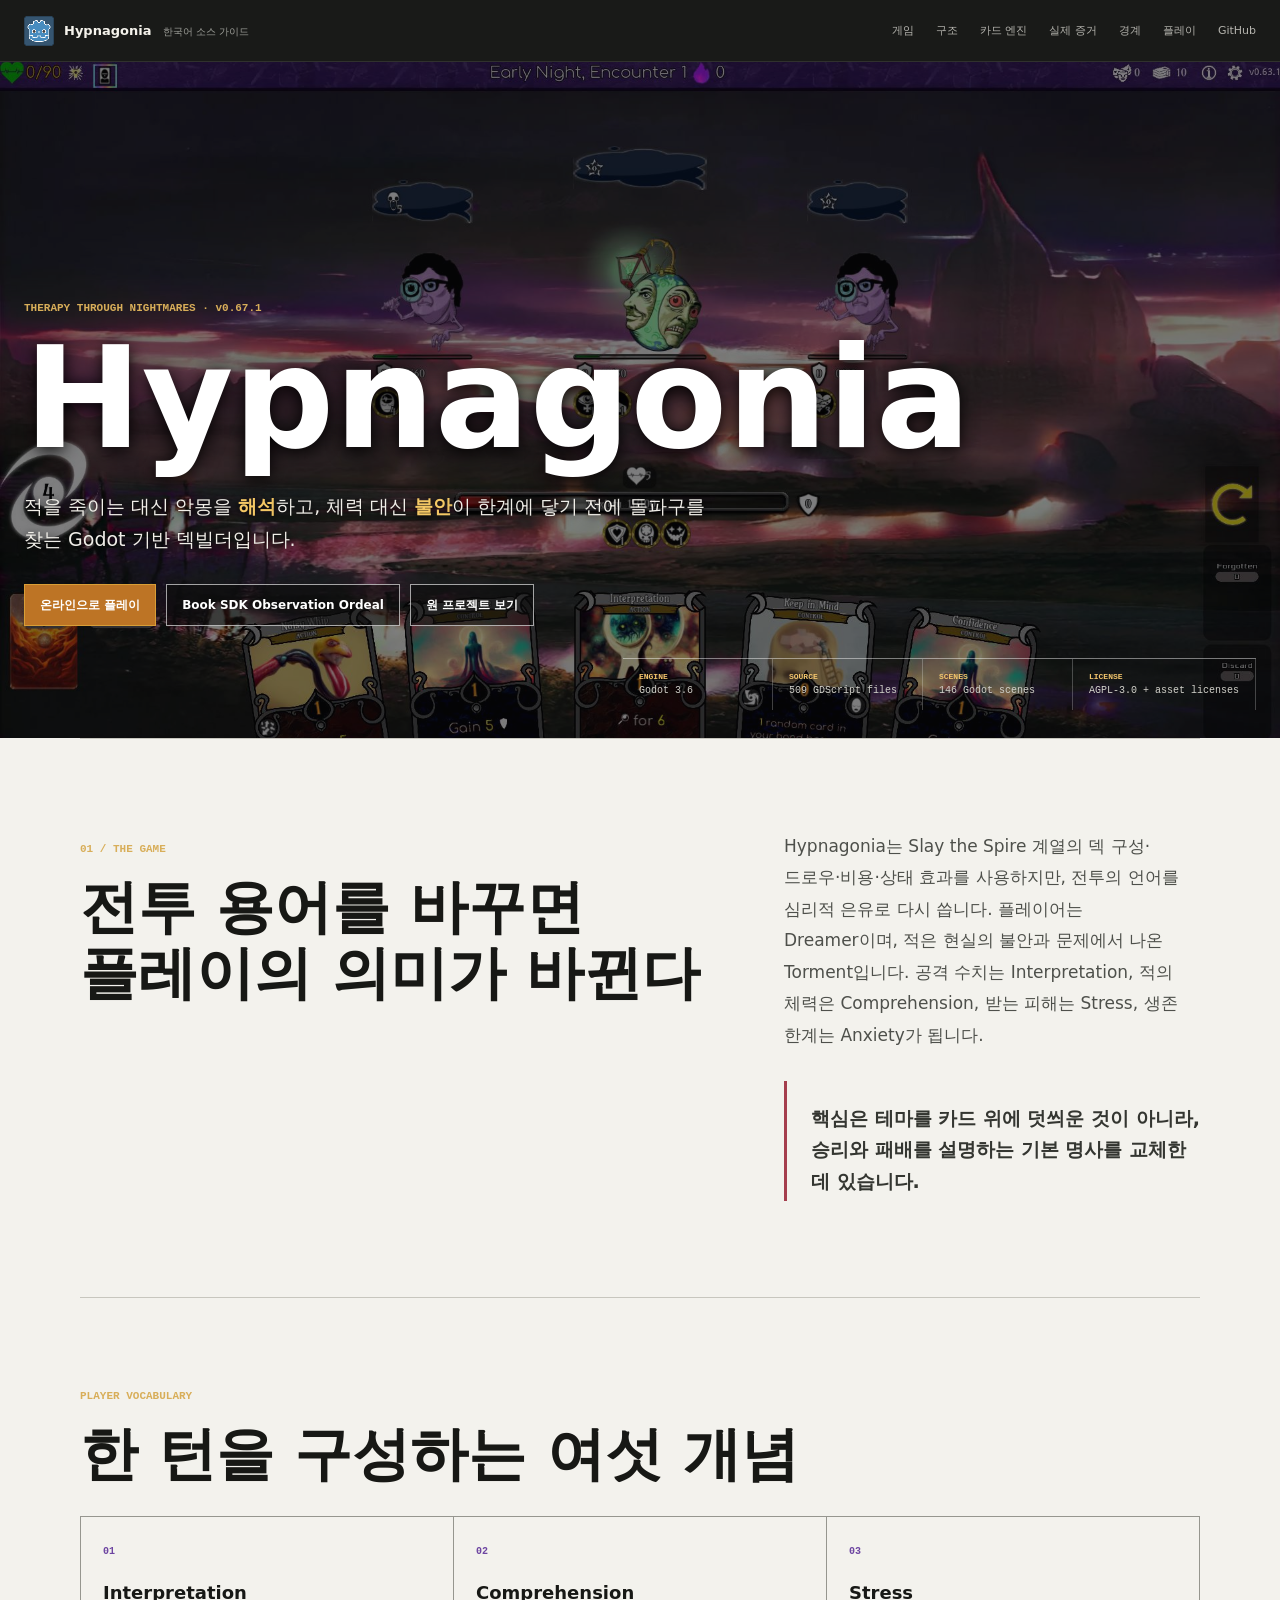
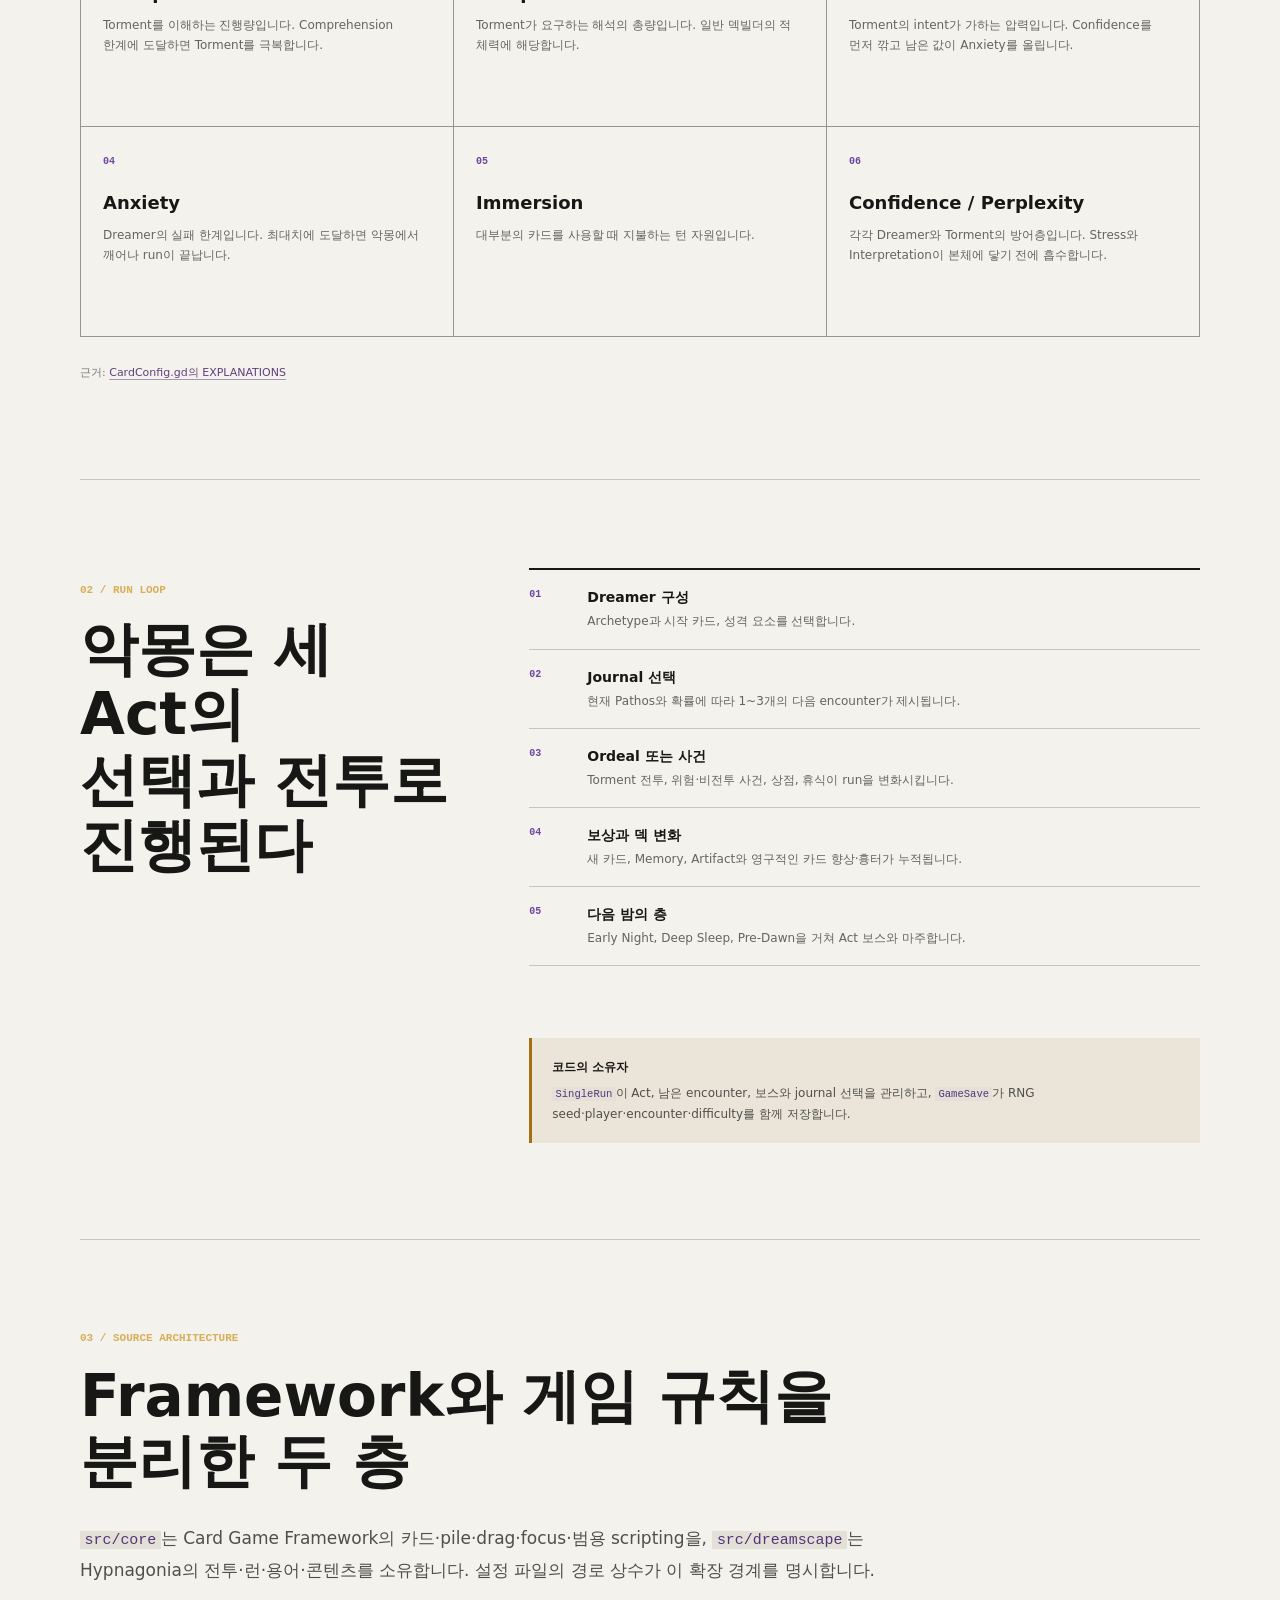
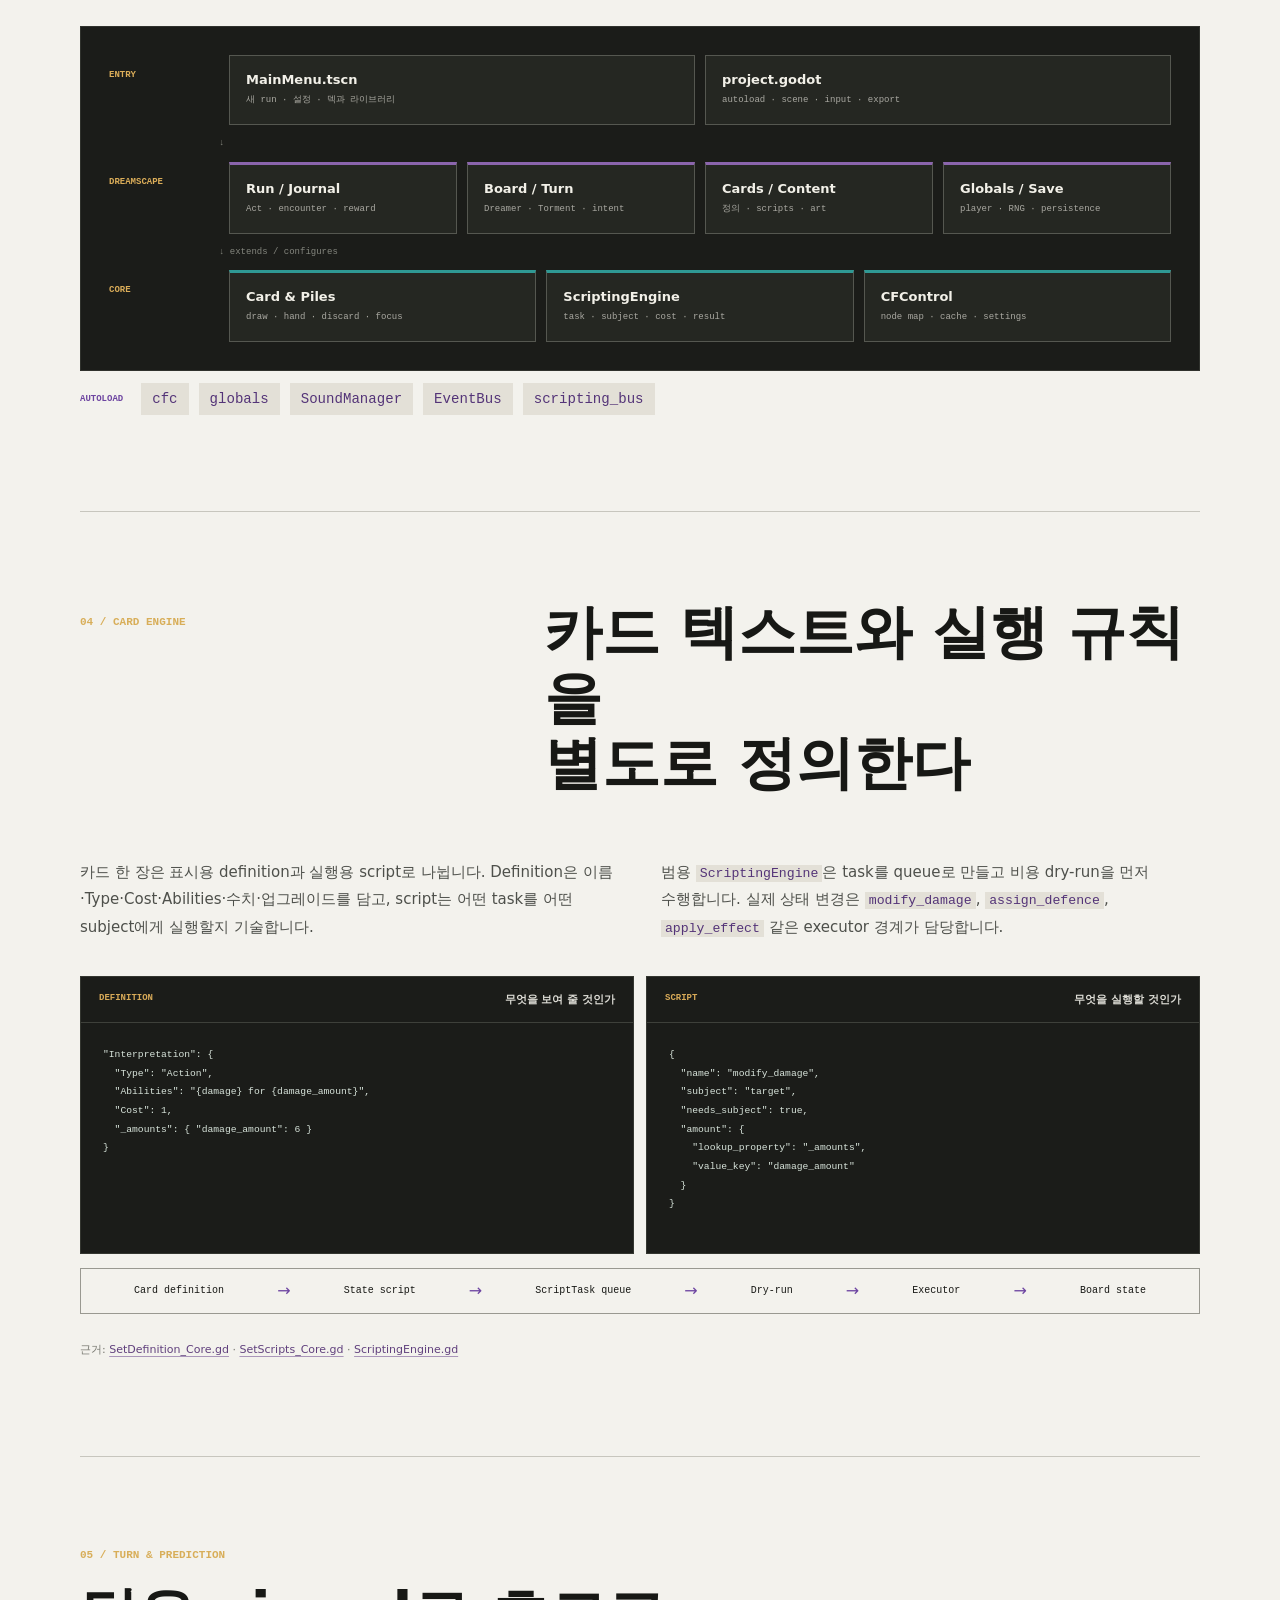
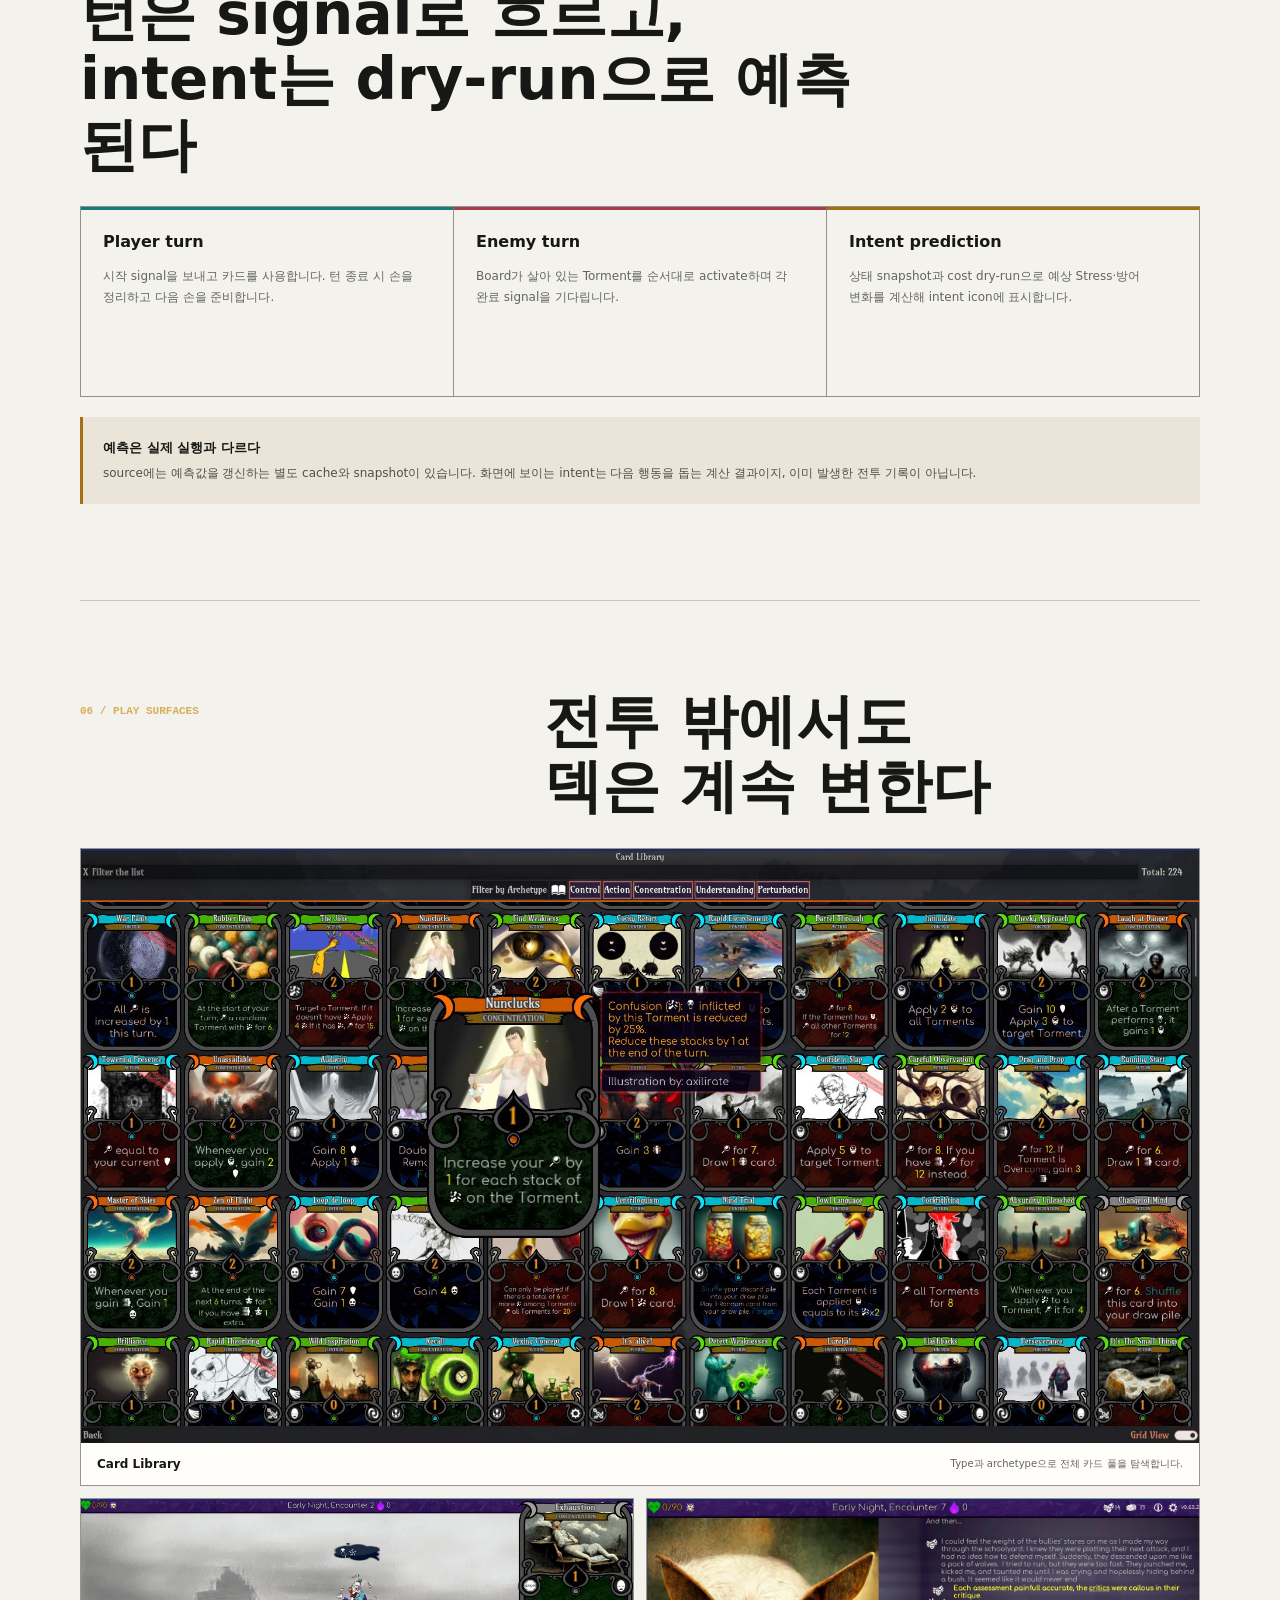
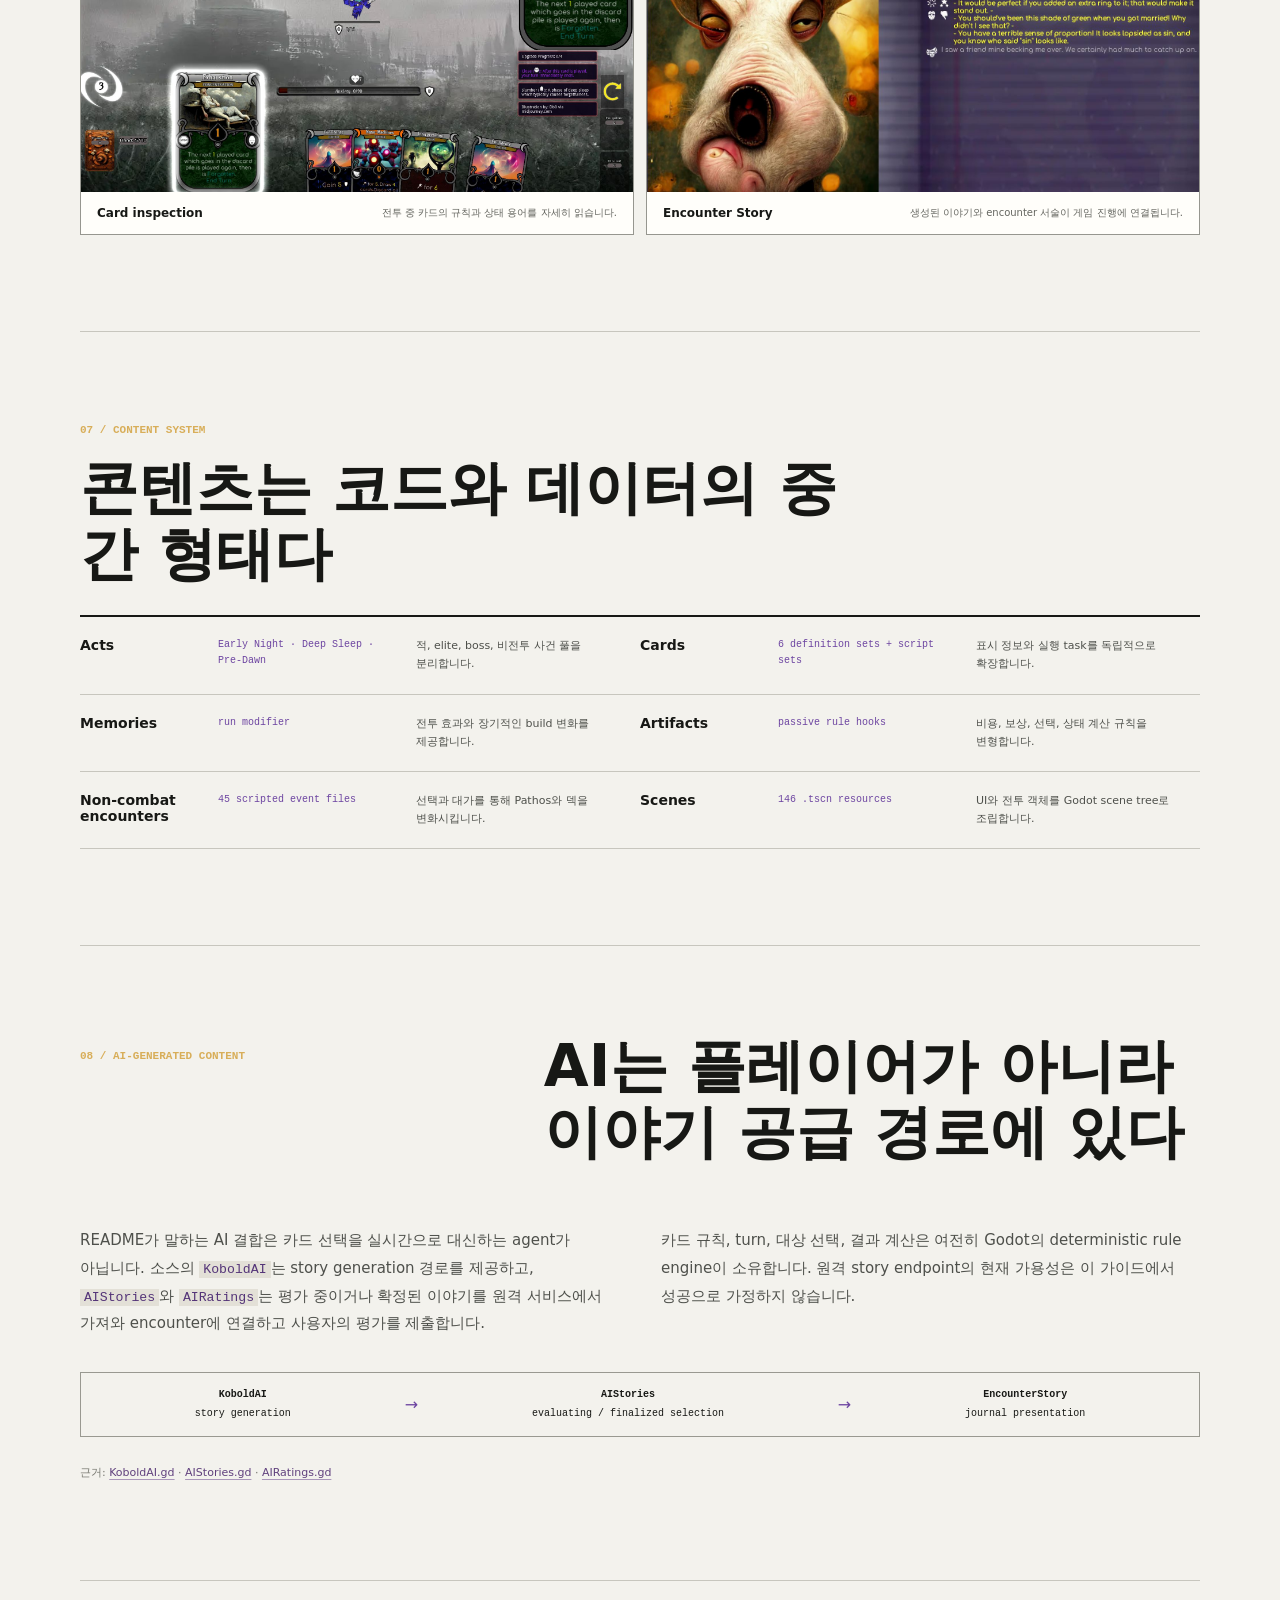
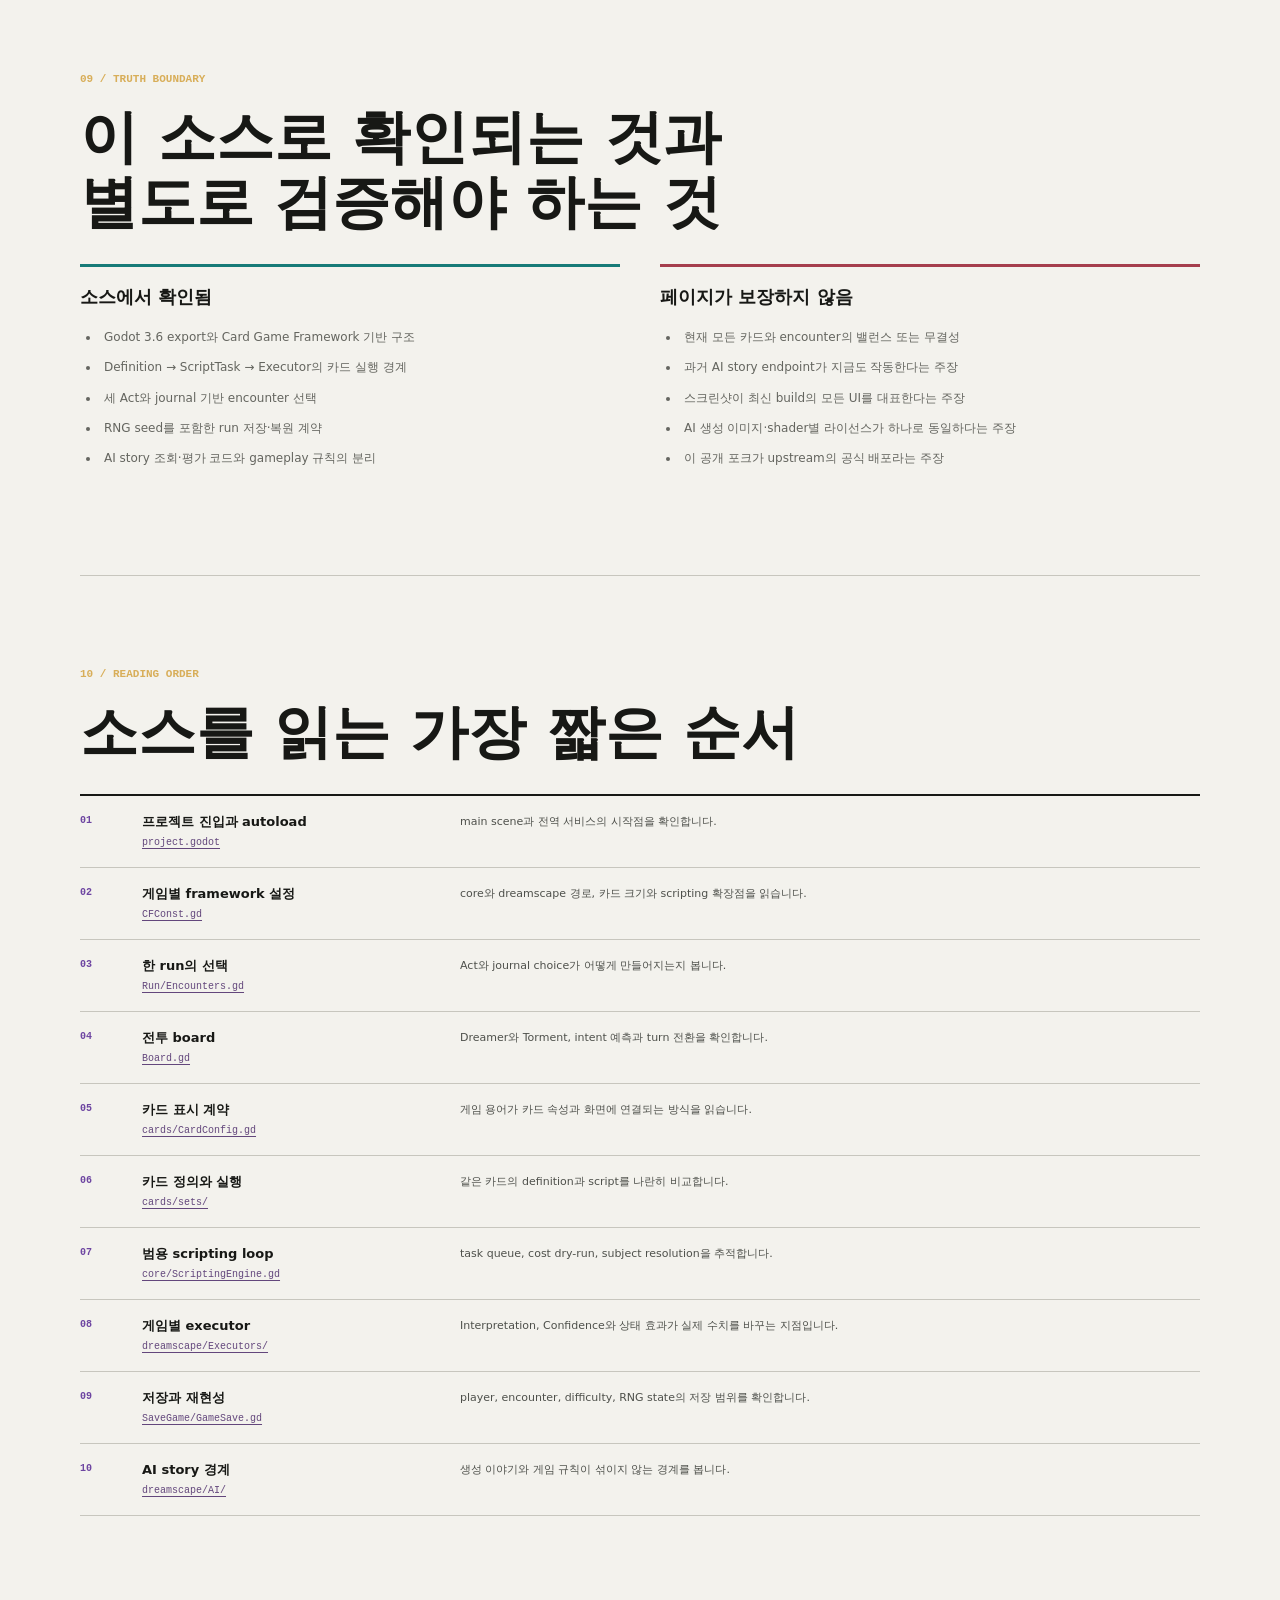
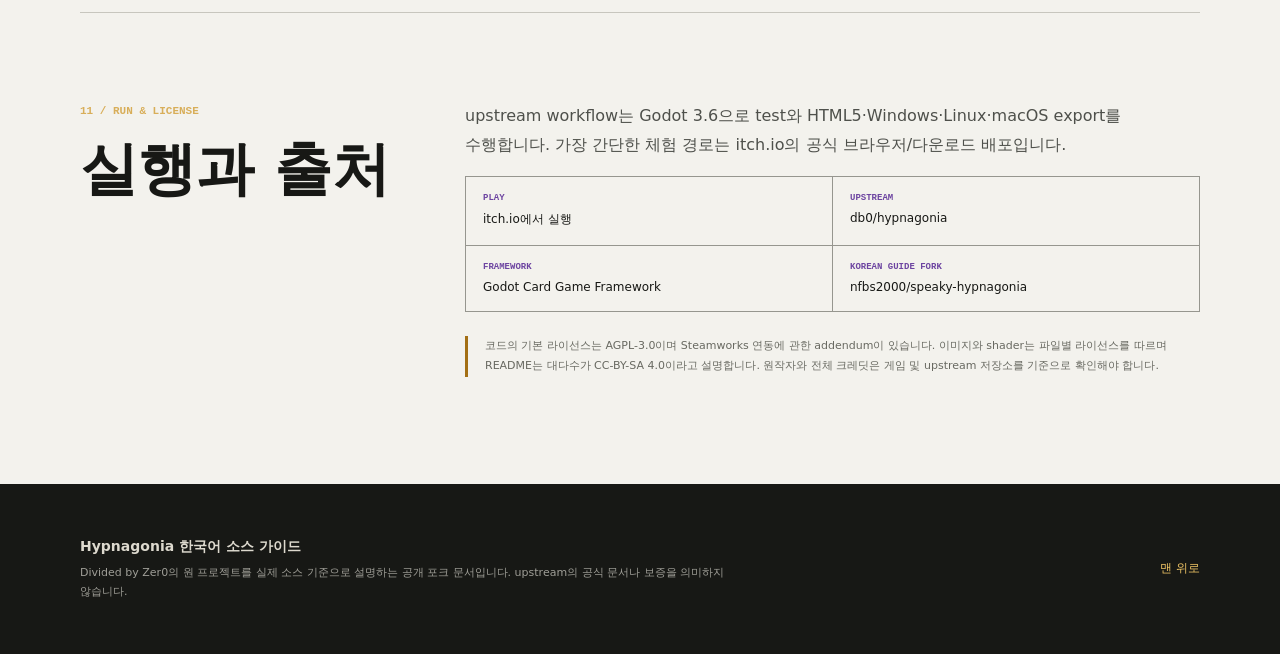
==== commit 4f031d72: "feat(pages): add Book SDK observation ordeal" ====
--- a/docs/index.html
+++ b/docs/index.html
@@ -24,6 +24,7 @@
       <a href="#game">게임</a>
       <a href="#architecture">구조</a>
       <a href="#cards">카드 엔진</a>
+      <a href="./book-sdk-ordeal/">실제 증거</a>
       <a href="#truth">경계</a>
       <a href="https://dbzer0.itch.io/hypnagonia">플레이</a>
       <a href="https://github.com/nfbs2000/speaky-hypnagonia">GitHub</a>
@@ -44,6 +45,7 @@
         </p>
         <div class="hero__actions">
           <a class="button button--primary" href="https://dbzer0.itch.io/hypnagonia">온라인으로 플레이</a>
+          <a class="button" href="./book-sdk-ordeal/">Book SDK Observation Ordeal</a>
           <a class="button" href="https://github.com/db0/hypnagonia">원 프로젝트 보기</a>
         </div>
       </div>
